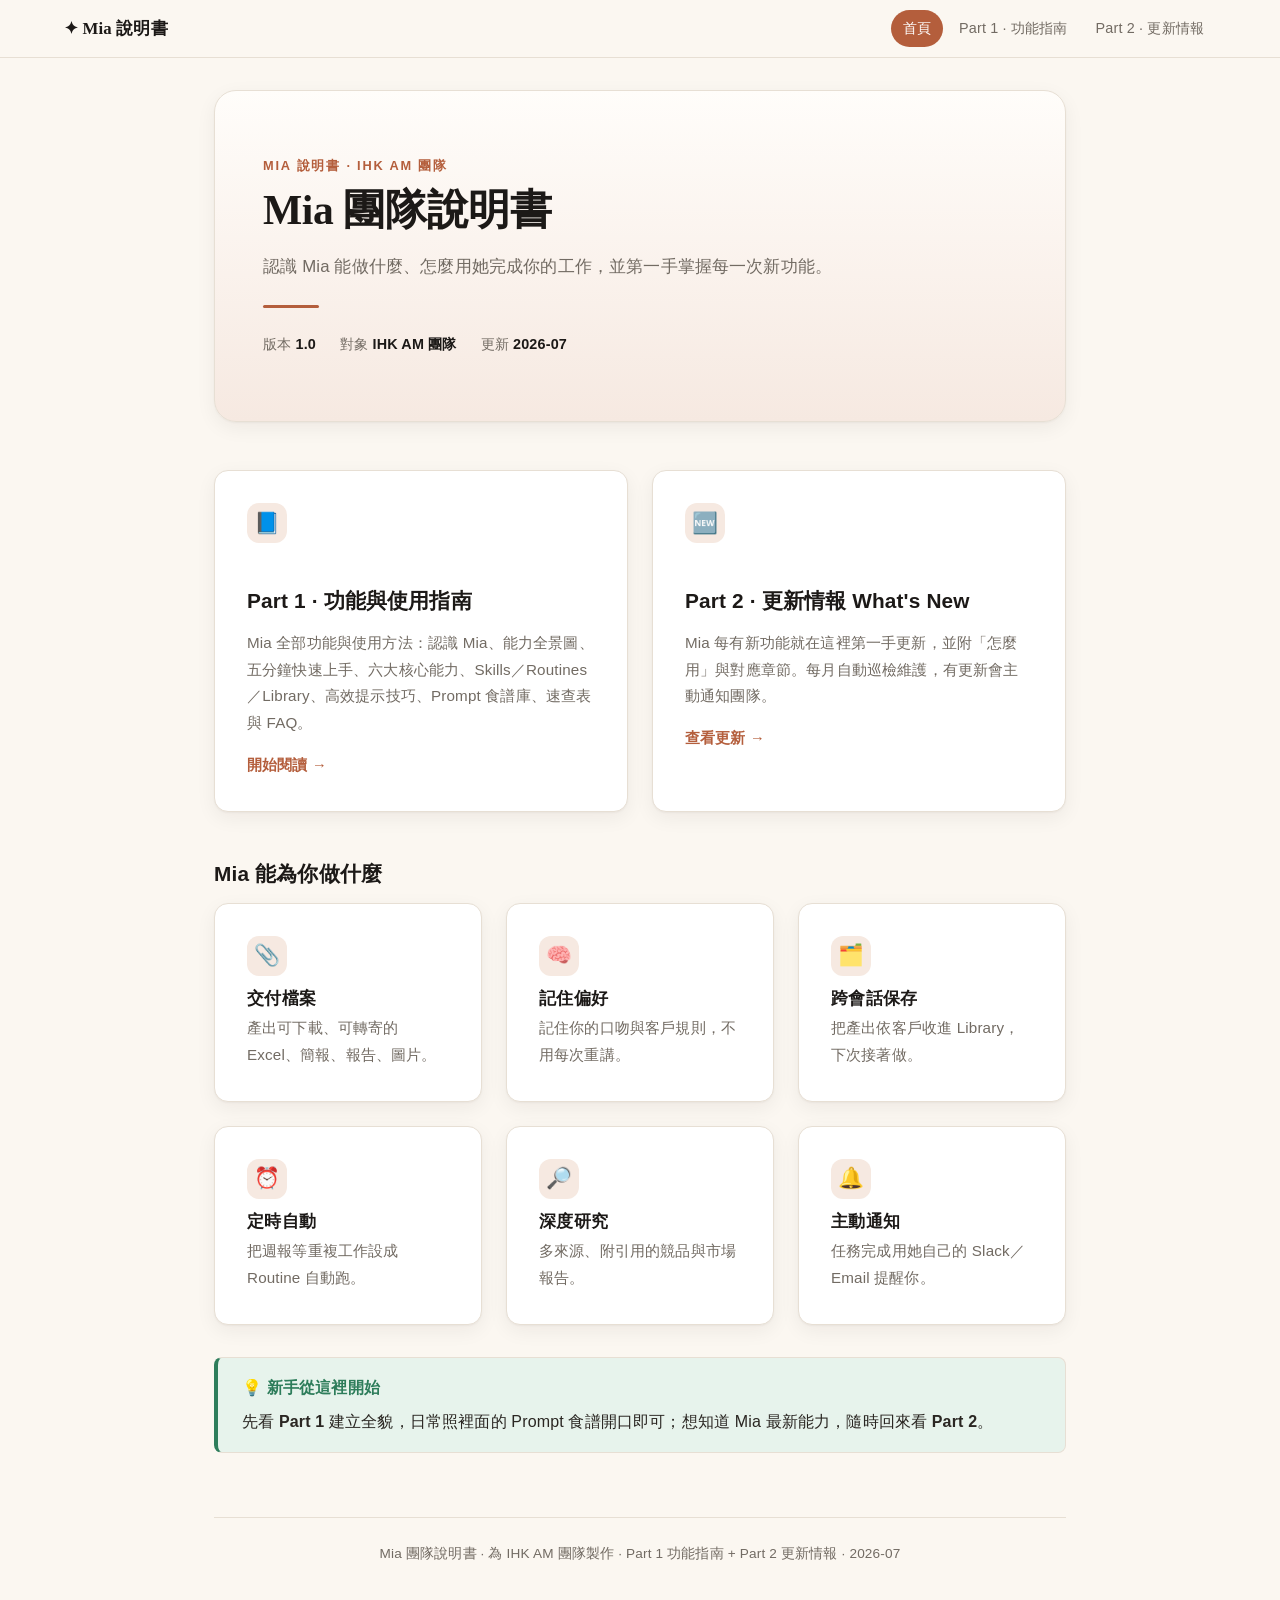
==== index.html @ c8f525e1 "add index.html" ====
<!DOCTYPE html>
<html lang="zh-Hant">
<head>
<meta charset="utf-8">
<meta name="viewport" content="width=device-width, initial-scale=1">
<title>Mia 團隊說明書 · IHK AM</title>
<style>
  :root {
    --accent:#B45E3C; --accent-strong:#9A4A2C; --accent-tint:#F6E9E1;
    --ink:#2A2622; --ink-strong:#1C1917; --muted:#726B63; --faint:#968C81;
    --paper:#FBF7F1; --surface:#FFFFFF; --surface-alt:#F4EEE6;
    --border:#E7DFD4; --border-strong:#D8CCBC;
    --tip:#2E7D5B; --tip-bg:#E7F3EC; --warn:#B4791E; --warn-bg:#FBF0DA;
    --limit:#B4382E; --limit-bg:#FBE7E4; --ex:#2E5E8C; --ex-bg:#E6EFF6;
    --font-sans:"PingFang TC","Microsoft JhengHei","Noto Sans TC","Heiti TC",-apple-system,BlinkMacSystemFont,"Segoe UI",Roboto,"Helvetica Neue",sans-serif;
    --font-serif:"Songti TC","PingFang TC",Georgia,"Times New Roman",serif;
    --font-mono:"SFMono-Regular","SF Mono","Cascadia Code",Consolas,"Courier New",monospace;
    --maxw:820px; --sp-2:8px; --sp-3:12px; --sp-4:16px; --sp-5:24px;
    --sp-6:32px; --sp-7:48px; --sp-8:64px; --sp-9:96px;
    --r-sm:8px; --r:14px; --r-lg:22px;
    --shadow:0 1px 2px rgba(28,25,23,.04),0 6px 20px rgba(28,25,23,.06);
    --shadow-lift:0 4px 10px rgba(28,25,23,.06),0 14px 34px rgba(28,25,23,.10);
  }
  * { box-sizing:border-box; }
  html { scroll-behavior:smooth; -webkit-text-size-adjust:100%; }
  body { margin:0; background:var(--paper); color:var(--ink);
    font-family:var(--font-sans); font-size:16px; line-height:1.75;
    letter-spacing:.01em; -webkit-font-smoothing:antialiased; }
  .wrap { max-width:1200px; margin:0 auto; display:grid;
          grid-template-columns:260px minmax(0,1fr); gap:var(--sp-7); padding:0 var(--sp-5); }
  main { max-width:var(--maxw); padding-bottom:var(--sp-9); }
  h1,h2,h3,h4 { color:var(--ink-strong); margin:0 0 var(--sp-4); line-height:1.3; }
  h1 { font-family:var(--font-serif); font-size:2.6rem; font-weight:700; letter-spacing:-.01em; line-height:1.2; }
  h2 { font-family:var(--font-serif); font-size:1.85rem; font-weight:700; letter-spacing:-.005em; }
  h3 { font-size:1.3rem; font-weight:600; margin-top:var(--sp-6); }
  h4 { font-size:1.05rem; font-weight:600; letter-spacing:.02em; }
  p { margin:0 0 var(--sp-4); }
  ul,ol { margin:0 0 var(--sp-4); padding-left:1.4em; }
  li { margin:4px 0; }
  a { color:var(--accent); text-decoration:none; }
  a:hover { color:var(--accent-strong); text-decoration:underline; }
  :focus-visible { outline:2px solid var(--accent); outline-offset:2px; border-radius:4px; }
  .eyebrow { font-size:.8rem; font-weight:700; letter-spacing:.14em; text-transform:uppercase;
             color:var(--accent); margin-bottom:var(--sp-2); }
  .lede { color:var(--muted); font-size:1.05rem; }
  small,.small { font-size:.85rem; color:var(--muted); }
  .kicker { color:var(--muted); font-size:.92rem; margin:-8px 0 var(--sp-5); }
  .hero { background:linear-gradient(180deg,#FFFDFA,var(--accent-tint));
          border:1px solid var(--border); border-radius:var(--r-lg);
          padding:var(--sp-8) var(--sp-7); margin:var(--sp-6) 0 var(--sp-7); box-shadow:var(--shadow); }
  .hero .rule { width:56px; height:3px; background:var(--accent); border-radius:2px; margin:var(--sp-5) 0; }
  .meta { display:flex; flex-wrap:wrap; gap:var(--sp-5); color:var(--muted); font-size:.9rem; }
  .meta b { color:var(--ink-strong); font-weight:600; }
  nav.toc { position:sticky; top:var(--sp-5); align-self:start; padding-top:var(--sp-6);
            max-height:100vh; overflow:auto; }
  nav.toc .brand { font-family:var(--font-serif); font-weight:700; color:var(--ink-strong);
                   font-size:1.15rem; margin-bottom:var(--sp-5); }
  nav.toc a { display:block; color:var(--muted); font-size:.92rem; padding:6px 12px;
              border-left:2px solid transparent; border-radius:0 6px 6px 0; }
  nav.toc a:hover { background:var(--accent-tint); color:var(--ink-strong); text-decoration:none; }
  nav.toc a.active { color:var(--accent-strong); border-left-color:var(--accent);
                     background:var(--accent-tint); font-weight:600; }
  section { padding-top:var(--sp-8); scroll-margin-top:var(--sp-5); }
  section + section { border-top:1px solid var(--border); }
  .card { background:var(--surface); border:1px solid var(--border); border-radius:var(--r);
          padding:var(--sp-6); box-shadow:var(--shadow); margin:var(--sp-5) 0; }
  .grid { display:grid; grid-template-columns:repeat(auto-fit,minmax(220px,1fr)); gap:var(--sp-5); }
  .grid .card { margin:0; transition:transform .18s ease, box-shadow .18s ease; }
  .grid .card:hover { transform:translateY(-2px); box-shadow:var(--shadow-lift); }
  .grid .card h4 { margin-bottom:6px; }
  .grid .card p { margin-bottom:0; color:var(--muted); font-size:.95rem; }
  .chip { display:inline-flex; align-items:center; justify-content:center; width:40px; height:40px;
          border-radius:12px; background:var(--accent-tint); font-size:1.3rem; margin-bottom:var(--sp-3); }
  .callout { border:1px solid var(--border); border-left-width:4px; border-radius:var(--r-sm);
             padding:var(--sp-4) var(--sp-5); margin:var(--sp-5) 0; }
  .callout .label { font-weight:700; display:flex; align-items:center; gap:8px; margin-bottom:6px; }
  .callout p:last-child { margin-bottom:0; }
  .callout.tip { background:var(--tip-bg); border-left-color:var(--tip); }
  .callout.tip .label { color:var(--tip); }
  .callout.warn { background:var(--warn-bg); border-left-color:var(--warn); }
  .callout.warn .label { color:var(--warn); }
  .callout.limit { background:var(--limit-bg); border-left-color:var(--limit); font-weight:500; }
  .callout.limit .label { color:var(--limit); }
  .callout.ex { background:var(--ex-bg); border-left-color:var(--ex); }
  .callout.ex .label { color:var(--ex); }
  .recipe { position:relative; background:var(--surface-alt); border:1px dashed var(--border-strong);
            border-radius:var(--r-sm); padding:var(--sp-6) var(--sp-5) var(--sp-5);
            font-family:var(--font-mono); font-size:.9rem; line-height:1.7; color:var(--ink);
            white-space:pre-wrap; margin:var(--sp-5) 0; }
  .recipe::before { content:"提示詞範例"; position:absolute; top:-10px; left:16px;
                    background:var(--accent); color:#fff; font-family:var(--font-sans);
                    font-size:.72rem; font-weight:700; letter-spacing:.08em;
                    padding:2px 10px; border-radius:20px; }
  .recipe b { color:var(--accent-strong); }
  .compare { display:grid; grid-template-columns:1fr 1fr; gap:var(--sp-4); margin:var(--sp-5) 0; }
  .compare > div { border-radius:var(--r-sm); padding:var(--sp-4) var(--sp-5); border:1px solid var(--border); }
  .compare .do { background:var(--tip-bg); }
  .compare .dont { background:var(--limit-bg); }
  .compare h4 { margin-bottom:var(--sp-3); }
  .compare .do h4 { color:var(--tip); }
  .compare .dont h4 { color:var(--limit); }
  .compare ul { margin:0; padding-left:1.2em; }
  .sheet { width:100%; border-collapse:separate; border-spacing:0; margin:var(--sp-5) 0;
           border:1px solid var(--border-strong); border-radius:var(--r-sm); overflow:hidden; font-size:.95rem; }
  .sheet th,.sheet td { text-align:left; padding:12px 16px; border-bottom:1px solid var(--border); vertical-align:top; }
  .sheet thead th { background:var(--ink-strong); color:#fff; font-weight:600; }
  .sheet tbody tr:nth-child(even) { background:var(--surface-alt); }
  .sheet tbody tr:last-child td { border-bottom:none; }
  .sheet code { background:var(--accent-tint); color:var(--accent-strong); padding:1px 6px; border-radius:5px;
                font-family:var(--font-mono); font-size:.85em; }
  .steps { list-style:none; counter-reset:s; padding:0; margin:var(--sp-5) 0; }
  .steps li { counter-increment:s; position:relative; padding:0 0 var(--sp-5) 52px; }
  .steps li::before { content:counter(s); position:absolute; left:0; top:0; width:32px; height:32px;
                      border-radius:50%; background:var(--accent); color:#fff; font-weight:700;
                      display:flex; align-items:center; justify-content:center; font-size:.95rem; }
  .steps li:not(:last-child)::after { content:""; position:absolute; left:15px; top:36px; bottom:6px;
                      width:2px; background:var(--border-strong); }
  .ladder { display:grid; grid-template-columns:repeat(auto-fit,minmax(240px,1fr)); gap:var(--sp-5); margin:var(--sp-5) 0; }
  .ladder .card { margin:0; border-top:4px solid var(--border-strong); }
  .ladder .d1 { border-top-color:var(--tip); }
  .ladder .w1 { border-top-color:var(--warn); }
  .ladder .adv { border-top-color:var(--ex); }
  .badge { display:inline-block; font-size:.72rem; font-weight:700; letter-spacing:.06em;
           padding:2px 10px; border-radius:20px; margin-bottom:var(--sp-3); }
  .badge.d1 { background:var(--tip-bg); color:var(--tip); }
  .badge.w1 { background:var(--warn-bg); color:var(--warn); }
  .badge.adv { background:var(--ex-bg); color:var(--ex); }
  .path { border-left:3px solid var(--accent); background:var(--accent-tint);
          padding:6px 14px; border-radius:0 8px 8px 0; font-family:var(--font-mono);
          font-size:.85rem; color:var(--accent-strong); display:inline-block; margin:2px 0; }
  details { border:1px solid var(--border); border-radius:var(--r-sm); padding:var(--sp-3) var(--sp-5);
            margin:var(--sp-4) 0; background:var(--surface); }
  details summary { cursor:pointer; font-weight:600; color:var(--ink-strong); }
  details[open] summary { margin-bottom:var(--sp-3); }
  .num { display:inline-flex; width:26px; height:26px; border-radius:50%; background:var(--accent);
         color:#fff; font-weight:700; font-size:.85rem; align-items:center; justify-content:center;
         margin-right:8px; flex:0 0 auto; }
  .mind { display:flex; align-items:flex-start; gap:4px; margin:var(--sp-4) 0; }
  .mind div b { color:var(--ink-strong); }
  #top { position:fixed; right:22px; bottom:22px; background:var(--accent); color:#fff;
         width:44px; height:44px; border-radius:50%; display:none; align-items:center;
         justify-content:center; box-shadow:var(--shadow-lift); font-size:1.2rem; cursor:pointer;
         border:none; z-index:20; }
  #top.show { display:flex; }
  footer { margin-top:var(--sp-8); padding-top:var(--sp-5); border-top:1px solid var(--border);
           text-align:center; color:var(--muted); font-size:.85rem; }
  @media (max-width:960px) {
    .wrap { grid-template-columns:1fr; gap:0; }
    nav.toc { position:sticky; top:0; z-index:10; max-height:none; padding:var(--sp-3) 0;
              background:var(--paper); border-bottom:1px solid var(--border); }
    nav.toc a { display:inline-block; border-left:none; }
    nav.toc .brand { display:none; }
    .compare { grid-template-columns:1fr; }
    h1 { font-size:2.1rem; }
  }
  @page { margin:16mm; }
  @media print {
    body { background:#fff; color:#000; font-size:11.5pt; }
    .wrap { display:block; max-width:none; padding:0; }
    nav.toc,#top { display:none; }
    .hero { background:#fff; box-shadow:none; }
    .card,.grid .card { box-shadow:none; border:1px solid #bbb; }
    .card,.callout,.recipe,.compare,.steps li,.sheet tr { break-inside:avoid; }
    section + section { border-top:1px solid #ccc; }
    a { color:#000; text-decoration:underline; }
    .grid .card:hover { transform:none; }
  }

  /* --- mini-site additions --- */
  .site{position:sticky;top:0;z-index:30;background:rgba(251,247,241,.94);
        -webkit-backdrop-filter:saturate(1.2) blur(8px);backdrop-filter:saturate(1.2) blur(8px);
        border-bottom:1px solid var(--border);}
  .site-in{max-width:1200px;margin:0 auto;padding:10px 24px;display:flex;align-items:center;
           justify-content:space-between;gap:16px;flex-wrap:wrap;}
  .site .logo{font-family:var(--font-serif);font-weight:700;color:var(--ink-strong);font-size:1.05rem;
              text-decoration:none;white-space:nowrap;}
  .site .logo:hover{color:var(--accent-strong);text-decoration:none;}
  .site-nav{display:flex;gap:4px;flex-wrap:wrap;}
  .site-nav a{font-size:.9rem;color:var(--muted);padding:6px 12px;border-radius:20px;
              text-decoration:none;white-space:nowrap;}
  .site-nav a:hover{background:var(--accent-tint);color:var(--ink-strong);text-decoration:none;}
  .site-nav a.cur{background:var(--accent);color:#fff;}
  nav.toc{top:66px;max-height:calc(100vh - 76px);}
  section{scroll-margin-top:76px;}
  .page{max-width:900px;margin:0 auto;padding:0 24px 96px;}
  .linkcard{display:block;text-decoration:none;color:inherit;
            transition:transform .18s ease,box-shadow .18s ease;}
  .linkcard:hover{transform:translateY(-2px);box-shadow:var(--shadow-lift);text-decoration:none;color:inherit;}
  .linkcard .go{color:var(--accent);font-weight:600;font-size:.92rem;margin-top:16px;display:inline-block;}
  @media (max-width:960px){
    nav.toc{display:none!important;}
    .site-in{padding:8px 16px;}
    .site .logo{font-size:.98rem;}
    .site-nav a{font-size:.82rem;padding:5px 10px;}
    .page{padding:0 16px 64px;}
  }
</style>
</head>
<body>
<header class="site"><div class="site-in"><a class="logo" href="index.html">✦ Mia 說明書</a><nav class="site-nav"><a href="index.html" class="cur">首頁</a><a href="part1.html">Part 1 · 功能指南</a><a href="part2.html">Part 2 · 更新情報</a></nav></div></header>

<div class="page">
  <header class="hero">
    <div class="eyebrow">Mia 說明書 · IHK AM 團隊</div>
    <h1>Mia 團隊說明書</h1>
    <p class="lede">認識 Mia 能做什麼、怎麼用她完成你的工作，並第一手掌握每一次新功能。</p>
    <div class="rule"></div>
    <div class="meta"><span>版本 <b>1.0</b></span><span>對象 <b>IHK AM 團隊</b></span><span>更新 <b>2026-07</b></span></div>
  </header>

  <div class="grid">
    <a class="card linkcard" href="part1.html">
      <div class="chip">📘</div>
      <h3>Part 1 · 功能與使用指南</h3>
      <p>Mia 全部功能與使用方法：認識 Mia、能力全景圖、五分鐘快速上手、六大核心能力、Skills／Routines／Library、高效提示技巧、Prompt 食譜庫、速查表與 FAQ。</p>
      <span class="go">開始閱讀 →</span>
    </a>
    <a class="card linkcard" href="part2.html">
      <div class="chip">🆕</div>
      <h3>Part 2 · 更新情報 What's New</h3>
      <p>Mia 每有新功能就在這裡第一手更新，並附「怎麼用」與對應章節。每月自動巡檢維護，有更新會主動通知團隊。</p>
      <span class="go">查看更新 →</span>
    </a>
  </div>

  <h3 style="margin-top:48px">Mia 能為你做什麼</h3>
  <div class="grid">
    <div class="card"><div class="chip">📎</div><h4>交付檔案</h4><p>產出可下載、可轉寄的 Excel、簡報、報告、圖片。</p></div>
    <div class="card"><div class="chip">🧠</div><h4>記住偏好</h4><p>記住你的口吻與客戶規則，不用每次重講。</p></div>
    <div class="card"><div class="chip">🗂️</div><h4>跨會話保存</h4><p>把產出依客戶收進 Library，下次接著做。</p></div>
    <div class="card"><div class="chip">⏰</div><h4>定時自動</h4><p>把週報等重複工作設成 Routine 自動跑。</p></div>
    <div class="card"><div class="chip">🔎</div><h4>深度研究</h4><p>多來源、附引用的競品與市場報告。</p></div>
    <div class="card"><div class="chip">🔔</div><h4>主動通知</h4><p>任務完成用她自己的 Slack／Email 提醒你。</p></div>
  </div>

  <div class="callout tip" style="margin-top:32px"><div class="label">💡 新手從這裡開始</div><p>先看 <b>Part 1</b> 建立全貌，日常照裡面的 Prompt 食譜開口即可；想知道 Mia 最新能力，隨時回來看 <b>Part 2</b>。</p></div>

  <footer>Mia 團隊說明書 · 為 IHK AM 團隊製作 · Part 1 功能指南 + Part 2 更新情報 · 2026-07</footer>
</div>

</body>
</html>
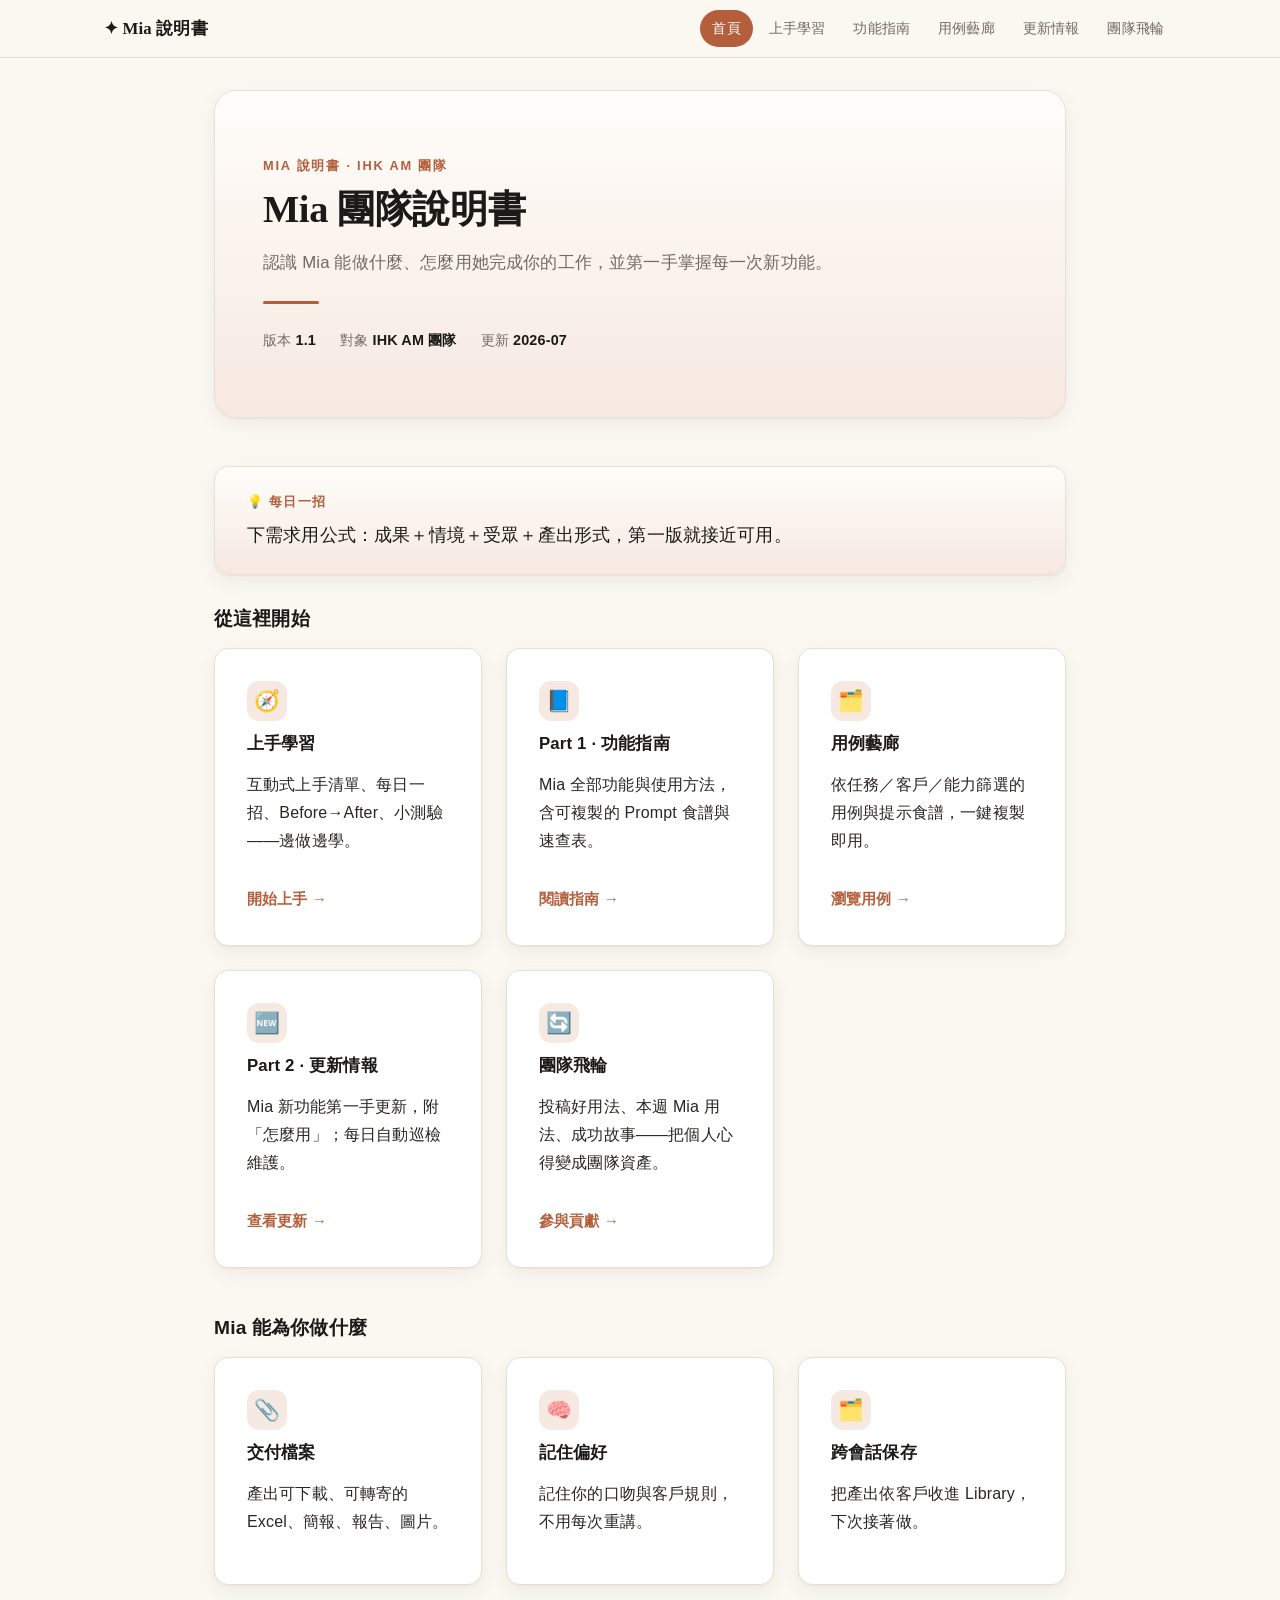
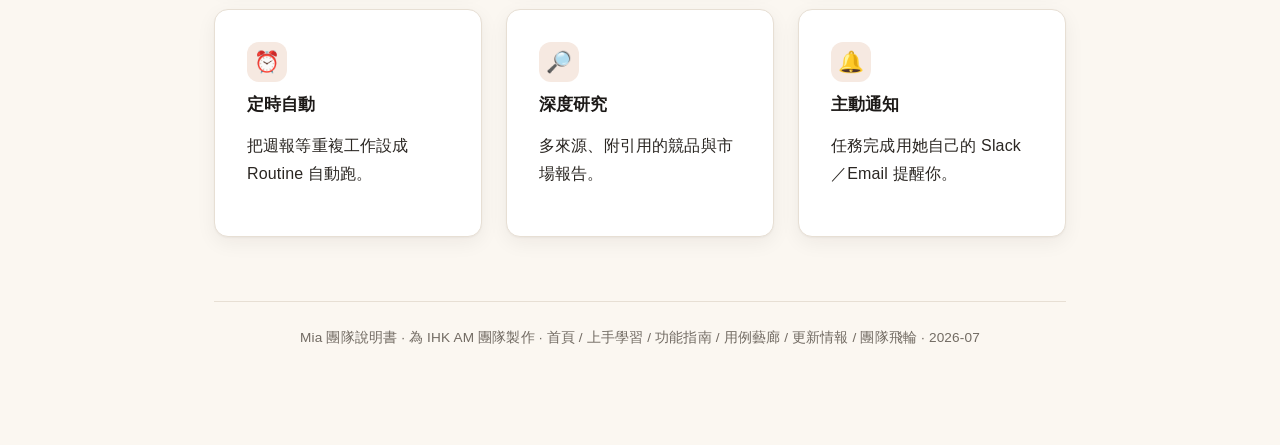
==== commit 4fb27891: "update index.html" ====
--- a/index.html
+++ b/index.html
@@ -4,222 +4,49 @@
 <meta charset="utf-8">
 <meta name="viewport" content="width=device-width, initial-scale=1">
 <title>Mia 團隊說明書 · IHK AM</title>
-<style>
-  :root {
-    --accent:#B45E3C; --accent-strong:#9A4A2C; --accent-tint:#F6E9E1;
-    --ink:#2A2622; --ink-strong:#1C1917; --muted:#726B63; --faint:#968C81;
-    --paper:#FBF7F1; --surface:#FFFFFF; --surface-alt:#F4EEE6;
-    --border:#E7DFD4; --border-strong:#D8CCBC;
-    --tip:#2E7D5B; --tip-bg:#E7F3EC; --warn:#B4791E; --warn-bg:#FBF0DA;
-    --limit:#B4382E; --limit-bg:#FBE7E4; --ex:#2E5E8C; --ex-bg:#E6EFF6;
-    --font-sans:"PingFang TC","Microsoft JhengHei","Noto Sans TC","Heiti TC",-apple-system,BlinkMacSystemFont,"Segoe UI",Roboto,"Helvetica Neue",sans-serif;
-    --font-serif:"Songti TC","PingFang TC",Georgia,"Times New Roman",serif;
-    --font-mono:"SFMono-Regular","SF Mono","Cascadia Code",Consolas,"Courier New",monospace;
-    --maxw:820px; --sp-2:8px; --sp-3:12px; --sp-4:16px; --sp-5:24px;
-    --sp-6:32px; --sp-7:48px; --sp-8:64px; --sp-9:96px;
-    --r-sm:8px; --r:14px; --r-lg:22px;
-    --shadow:0 1px 2px rgba(28,25,23,.04),0 6px 20px rgba(28,25,23,.06);
-    --shadow-lift:0 4px 10px rgba(28,25,23,.06),0 14px 34px rgba(28,25,23,.10);
-  }
-  * { box-sizing:border-box; }
-  html { scroll-behavior:smooth; -webkit-text-size-adjust:100%; }
-  body { margin:0; background:var(--paper); color:var(--ink);
-    font-family:var(--font-sans); font-size:16px; line-height:1.75;
-    letter-spacing:.01em; -webkit-font-smoothing:antialiased; }
-  .wrap { max-width:1200px; margin:0 auto; display:grid;
-          grid-template-columns:260px minmax(0,1fr); gap:var(--sp-7); padding:0 var(--sp-5); }
-  main { max-width:var(--maxw); padding-bottom:var(--sp-9); }
-  h1,h2,h3,h4 { color:var(--ink-strong); margin:0 0 var(--sp-4); line-height:1.3; }
-  h1 { font-family:var(--font-serif); font-size:2.6rem; font-weight:700; letter-spacing:-.01em; line-height:1.2; }
-  h2 { font-family:var(--font-serif); font-size:1.85rem; font-weight:700; letter-spacing:-.005em; }
-  h3 { font-size:1.3rem; font-weight:600; margin-top:var(--sp-6); }
-  h4 { font-size:1.05rem; font-weight:600; letter-spacing:.02em; }
-  p { margin:0 0 var(--sp-4); }
-  ul,ol { margin:0 0 var(--sp-4); padding-left:1.4em; }
-  li { margin:4px 0; }
-  a { color:var(--accent); text-decoration:none; }
-  a:hover { color:var(--accent-strong); text-decoration:underline; }
-  :focus-visible { outline:2px solid var(--accent); outline-offset:2px; border-radius:4px; }
-  .eyebrow { font-size:.8rem; font-weight:700; letter-spacing:.14em; text-transform:uppercase;
-             color:var(--accent); margin-bottom:var(--sp-2); }
-  .lede { color:var(--muted); font-size:1.05rem; }
-  small,.small { font-size:.85rem; color:var(--muted); }
-  .kicker { color:var(--muted); font-size:.92rem; margin:-8px 0 var(--sp-5); }
-  .hero { background:linear-gradient(180deg,#FFFDFA,var(--accent-tint));
-          border:1px solid var(--border); border-radius:var(--r-lg);
-          padding:var(--sp-8) var(--sp-7); margin:var(--sp-6) 0 var(--sp-7); box-shadow:var(--shadow); }
-  .hero .rule { width:56px; height:3px; background:var(--accent); border-radius:2px; margin:var(--sp-5) 0; }
-  .meta { display:flex; flex-wrap:wrap; gap:var(--sp-5); color:var(--muted); font-size:.9rem; }
-  .meta b { color:var(--ink-strong); font-weight:600; }
-  nav.toc { position:sticky; top:var(--sp-5); align-self:start; padding-top:var(--sp-6);
-            max-height:100vh; overflow:auto; }
-  nav.toc .brand { font-family:var(--font-serif); font-weight:700; color:var(--ink-strong);
-                   font-size:1.15rem; margin-bottom:var(--sp-5); }
-  nav.toc a { display:block; color:var(--muted); font-size:.92rem; padding:6px 12px;
-              border-left:2px solid transparent; border-radius:0 6px 6px 0; }
-  nav.toc a:hover { background:var(--accent-tint); color:var(--ink-strong); text-decoration:none; }
-  nav.toc a.active { color:var(--accent-strong); border-left-color:var(--accent);
-                     background:var(--accent-tint); font-weight:600; }
-  section { padding-top:var(--sp-8); scroll-margin-top:var(--sp-5); }
-  section + section { border-top:1px solid var(--border); }
-  .card { background:var(--surface); border:1px solid var(--border); border-radius:var(--r);
-          padding:var(--sp-6); box-shadow:var(--shadow); margin:var(--sp-5) 0; }
-  .grid { display:grid; grid-template-columns:repeat(auto-fit,minmax(220px,1fr)); gap:var(--sp-5); }
-  .grid .card { margin:0; transition:transform .18s ease, box-shadow .18s ease; }
-  .grid .card:hover { transform:translateY(-2px); box-shadow:var(--shadow-lift); }
-  .grid .card h4 { margin-bottom:6px; }
-  .grid .card p { margin-bottom:0; color:var(--muted); font-size:.95rem; }
-  .chip { display:inline-flex; align-items:center; justify-content:center; width:40px; height:40px;
-          border-radius:12px; background:var(--accent-tint); font-size:1.3rem; margin-bottom:var(--sp-3); }
-  .callout { border:1px solid var(--border); border-left-width:4px; border-radius:var(--r-sm);
-             padding:var(--sp-4) var(--sp-5); margin:var(--sp-5) 0; }
-  .callout .label { font-weight:700; display:flex; align-items:center; gap:8px; margin-bottom:6px; }
-  .callout p:last-child { margin-bottom:0; }
-  .callout.tip { background:var(--tip-bg); border-left-color:var(--tip); }
-  .callout.tip .label { color:var(--tip); }
-  .callout.warn { background:var(--warn-bg); border-left-color:var(--warn); }
-  .callout.warn .label { color:var(--warn); }
-  .callout.limit { background:var(--limit-bg); border-left-color:var(--limit); font-weight:500; }
-  .callout.limit .label { color:var(--limit); }
-  .callout.ex { background:var(--ex-bg); border-left-color:var(--ex); }
-  .callout.ex .label { color:var(--ex); }
-  .recipe { position:relative; background:var(--surface-alt); border:1px dashed var(--border-strong);
-            border-radius:var(--r-sm); padding:var(--sp-6) var(--sp-5) var(--sp-5);
-            font-family:var(--font-mono); font-size:.9rem; line-height:1.7; color:var(--ink);
-            white-space:pre-wrap; margin:var(--sp-5) 0; }
-  .recipe::before { content:"提示詞範例"; position:absolute; top:-10px; left:16px;
-                    background:var(--accent); color:#fff; font-family:var(--font-sans);
-                    font-size:.72rem; font-weight:700; letter-spacing:.08em;
-                    padding:2px 10px; border-radius:20px; }
-  .recipe b { color:var(--accent-strong); }
-  .compare { display:grid; grid-template-columns:1fr 1fr; gap:var(--sp-4); margin:var(--sp-5) 0; }
-  .compare > div { border-radius:var(--r-sm); padding:var(--sp-4) var(--sp-5); border:1px solid var(--border); }
-  .compare .do { background:var(--tip-bg); }
-  .compare .dont { background:var(--limit-bg); }
-  .compare h4 { margin-bottom:var(--sp-3); }
-  .compare .do h4 { color:var(--tip); }
-  .compare .dont h4 { color:var(--limit); }
-  .compare ul { margin:0; padding-left:1.2em; }
-  .sheet { width:100%; border-collapse:separate; border-spacing:0; margin:var(--sp-5) 0;
-           border:1px solid var(--border-strong); border-radius:var(--r-sm); overflow:hidden; font-size:.95rem; }
-  .sheet th,.sheet td { text-align:left; padding:12px 16px; border-bottom:1px solid var(--border); vertical-align:top; }
-  .sheet thead th { background:var(--ink-strong); color:#fff; font-weight:600; }
-  .sheet tbody tr:nth-child(even) { background:var(--surface-alt); }
-  .sheet tbody tr:last-child td { border-bottom:none; }
-  .sheet code { background:var(--accent-tint); color:var(--accent-strong); padding:1px 6px; border-radius:5px;
-                font-family:var(--font-mono); font-size:.85em; }
-  .steps { list-style:none; counter-reset:s; padding:0; margin:var(--sp-5) 0; }
-  .steps li { counter-increment:s; position:relative; padding:0 0 var(--sp-5) 52px; }
-  .steps li::before { content:counter(s); position:absolute; left:0; top:0; width:32px; height:32px;
-                      border-radius:50%; background:var(--accent); color:#fff; font-weight:700;
-                      display:flex; align-items:center; justify-content:center; font-size:.95rem; }
-  .steps li:not(:last-child)::after { content:""; position:absolute; left:15px; top:36px; bottom:6px;
-                      width:2px; background:var(--border-strong); }
-  .ladder { display:grid; grid-template-columns:repeat(auto-fit,minmax(240px,1fr)); gap:var(--sp-5); margin:var(--sp-5) 0; }
-  .ladder .card { margin:0; border-top:4px solid var(--border-strong); }
-  .ladder .d1 { border-top-color:var(--tip); }
-  .ladder .w1 { border-top-color:var(--warn); }
-  .ladder .adv { border-top-color:var(--ex); }
-  .badge { display:inline-block; font-size:.72rem; font-weight:700; letter-spacing:.06em;
-           padding:2px 10px; border-radius:20px; margin-bottom:var(--sp-3); }
-  .badge.d1 { background:var(--tip-bg); color:var(--tip); }
-  .badge.w1 { background:var(--warn-bg); color:var(--warn); }
-  .badge.adv { background:var(--ex-bg); color:var(--ex); }
-  .path { border-left:3px solid var(--accent); background:var(--accent-tint);
-          padding:6px 14px; border-radius:0 8px 8px 0; font-family:var(--font-mono);
-          font-size:.85rem; color:var(--accent-strong); display:inline-block; margin:2px 0; }
-  details { border:1px solid var(--border); border-radius:var(--r-sm); padding:var(--sp-3) var(--sp-5);
-            margin:var(--sp-4) 0; background:var(--surface); }
-  details summary { cursor:pointer; font-weight:600; color:var(--ink-strong); }
-  details[open] summary { margin-bottom:var(--sp-3); }
-  .num { display:inline-flex; width:26px; height:26px; border-radius:50%; background:var(--accent);
-         color:#fff; font-weight:700; font-size:.85rem; align-items:center; justify-content:center;
-         margin-right:8px; flex:0 0 auto; }
-  .mind { display:flex; align-items:flex-start; gap:4px; margin:var(--sp-4) 0; }
-  .mind div b { color:var(--ink-strong); }
-  #top { position:fixed; right:22px; bottom:22px; background:var(--accent); color:#fff;
-         width:44px; height:44px; border-radius:50%; display:none; align-items:center;
-         justify-content:center; box-shadow:var(--shadow-lift); font-size:1.2rem; cursor:pointer;
-         border:none; z-index:20; }
-  #top.show { display:flex; }
-  footer { margin-top:var(--sp-8); padding-top:var(--sp-5); border-top:1px solid var(--border);
-           text-align:center; color:var(--muted); font-size:.85rem; }
-  @media (max-width:960px) {
-    .wrap { grid-template-columns:1fr; gap:0; }
-    nav.toc { position:sticky; top:0; z-index:10; max-height:none; padding:var(--sp-3) 0;
-              background:var(--paper); border-bottom:1px solid var(--border); }
-    nav.toc a { display:inline-block; border-left:none; }
-    nav.toc .brand { display:none; }
-    .compare { grid-template-columns:1fr; }
-    h1 { font-size:2.1rem; }
-  }
-  @page { margin:16mm; }
-  @media print {
-    body { background:#fff; color:#000; font-size:11.5pt; }
-    .wrap { display:block; max-width:none; padding:0; }
-    nav.toc,#top { display:none; }
-    .hero { background:#fff; box-shadow:none; }
-    .card,.grid .card { box-shadow:none; border:1px solid #bbb; }
-    .card,.callout,.recipe,.compare,.steps li,.sheet tr { break-inside:avoid; }
-    section + section { border-top:1px solid #ccc; }
-    a { color:#000; text-decoration:underline; }
-    .grid .card:hover { transform:none; }
-  }
-
-  /* --- mini-site additions --- */
-  .site{position:sticky;top:0;z-index:30;background:rgba(251,247,241,.94);
-        -webkit-backdrop-filter:saturate(1.2) blur(8px);backdrop-filter:saturate(1.2) blur(8px);
-        border-bottom:1px solid var(--border);}
-  .site-in{max-width:1200px;margin:0 auto;padding:10px 24px;display:flex;align-items:center;
-           justify-content:space-between;gap:16px;flex-wrap:wrap;}
-  .site .logo{font-family:var(--font-serif);font-weight:700;color:var(--ink-strong);font-size:1.05rem;
-              text-decoration:none;white-space:nowrap;}
-  .site .logo:hover{color:var(--accent-strong);text-decoration:none;}
-  .site-nav{display:flex;gap:4px;flex-wrap:wrap;}
-  .site-nav a{font-size:.9rem;color:var(--muted);padding:6px 12px;border-radius:20px;
-              text-decoration:none;white-space:nowrap;}
-  .site-nav a:hover{background:var(--accent-tint);color:var(--ink-strong);text-decoration:none;}
-  .site-nav a.cur{background:var(--accent);color:#fff;}
-  nav.toc{top:66px;max-height:calc(100vh - 76px);}
-  section{scroll-margin-top:76px;}
-  .page{max-width:900px;margin:0 auto;padding:0 24px 96px;}
-  .linkcard{display:block;text-decoration:none;color:inherit;
-            transition:transform .18s ease,box-shadow .18s ease;}
-  .linkcard:hover{transform:translateY(-2px);box-shadow:var(--shadow-lift);text-decoration:none;color:inherit;}
-  .linkcard .go{color:var(--accent);font-weight:600;font-size:.92rem;margin-top:16px;display:inline-block;}
-  @media (max-width:960px){
-    nav.toc{display:none!important;}
-    .site-in{padding:8px 16px;}
-    .site .logo{font-size:.98rem;}
-    .site-nav a{font-size:.82rem;padding:5px 10px;}
-    .page{padding:0 16px 64px;}
-  }
-</style>
+<link rel="stylesheet" href="assets/site.css">
 </head>
 <body>
-<header class="site"><div class="site-in"><a class="logo" href="index.html">✦ Mia 說明書</a><nav class="site-nav"><a href="index.html" class="cur">首頁</a><a href="part1.html">Part 1 · 功能指南</a><a href="part2.html">Part 2 · 更新情報</a></nav></div></header>
-
 <div class="page">
   <header class="hero">
     <div class="eyebrow">Mia 說明書 · IHK AM 團隊</div>
     <h1>Mia 團隊說明書</h1>
     <p class="lede">認識 Mia 能做什麼、怎麼用她完成你的工作，並第一手掌握每一次新功能。</p>
     <div class="rule"></div>
-    <div class="meta"><span>版本 <b>1.0</b></span><span>對象 <b>IHK AM 團隊</b></span><span>更新 <b>2026-07</b></span></div>
+    <div class="meta"><span>版本 <b>1.1</b></span><span>對象 <b>IHK AM 團隊</b></span><span>更新 <b>2026-07</b></span></div>
   </header>
 
+  <div class="tipcard" style="margin:0 0 32px">
+    <div class="k">💡 每日一招</div>
+    <div class="body" id="tip-body">下需求用公式：成果＋情境＋受眾＋產出形式，第一版就接近可用。</div>
+  </div>
+
+  <h3 style="margin-top:0">從這裡開始</h3>
   <div class="grid">
+    <a class="card linkcard" href="learn.html">
+      <div class="chip">🧭</div><h4>上手學習</h4>
+      <p>互動式上手清單、每日一招、Before→After、小測驗——邊做邊學。</p>
+      <span class="go">開始上手 →</span>
+    </a>
     <a class="card linkcard" href="part1.html">
-      <div class="chip">📘</div>
-      <h3>Part 1 · 功能與使用指南</h3>
-      <p>Mia 全部功能與使用方法：認識 Mia、能力全景圖、五分鐘快速上手、六大核心能力、Skills／Routines／Library、高效提示技巧、Prompt 食譜庫、速查表與 FAQ。</p>
-      <span class="go">開始閱讀 →</span>
+      <div class="chip">📘</div><h4>Part 1 · 功能指南</h4>
+      <p>Mia 全部功能與使用方法，含可複製的 Prompt 食譜與速查表。</p>
+      <span class="go">閱讀指南 →</span>
+    </a>
+    <a class="card linkcard" href="gallery.html">
+      <div class="chip">🗂️</div><h4>用例藝廊</h4>
+      <p>依任務／客戶／能力篩選的用例與提示食譜，一鍵複製即用。</p>
+      <span class="go">瀏覽用例 →</span>
     </a>
     <a class="card linkcard" href="part2.html">
-      <div class="chip">🆕</div>
-      <h3>Part 2 · 更新情報 What's New</h3>
-      <p>Mia 每有新功能就在這裡第一手更新，並附「怎麼用」與對應章節。每月自動巡檢維護，有更新會主動通知團隊。</p>
+      <div class="chip">🆕</div><h4>Part 2 · 更新情報</h4>
+      <p>Mia 新功能第一手更新，附「怎麼用」；每日自動巡檢維護。</p>
       <span class="go">查看更新 →</span>
+    </a>
+    <a class="card linkcard" href="contribute.html">
+      <div class="chip">🔄</div><h4>團隊飛輪</h4>
+      <p>投稿好用法、本週 Mia 用法、成功故事——把個人心得變成團隊資產。</p>
+      <span class="go">參與貢獻 →</span>
     </a>
   </div>
 
@@ -233,10 +60,12 @@
     <div class="card"><div class="chip">🔔</div><h4>主動通知</h4><p>任務完成用她自己的 Slack／Email 提醒你。</p></div>
   </div>
 
-  <div class="callout tip" style="margin-top:32px"><div class="label">💡 新手從這裡開始</div><p>先看 <b>Part 1</b> 建立全貌，日常照裡面的 Prompt 食譜開口即可；想知道 Mia 最新能力，隨時回來看 <b>Part 2</b>。</p></div>
-
-  <footer>Mia 團隊說明書 · 為 IHK AM 團隊製作 · Part 1 功能指南 + Part 2 更新情報 · 2026-07</footer>
+  <footer>Mia 團隊說明書 · 為 IHK AM 團隊製作 · 首頁 / 上手學習 / 功能指南 / 用例藝廊 / 更新情報 / 團隊飛輪 · 2026-07</footer>
 </div>
 
+<script id="tips-data" type="application/json">
+["下需求用公式：成果＋情境＋受眾＋產出形式，第一版就接近可用。","報告做完加一句「存進 Library 的 [客戶] > reports」，下次不用重找。","覺得 Mia 做不到？先請她搜 Skilla 目錄，很多流程已有現成做法。","需求不清時，讓 Mia 先反問你 2–3 題，勝過她猜錯方向。","每週重複的事（週報、巡檢）設成 Routine，自動幫你跑。","新對話開場先讓 Mia 讀該客戶 Library 的 README 與 roadmap，無縫接上進度。","大任務跑完，請 Mia 用她自己的 Slack／Email 通知你，不用一直守著。","要引用、可查證的研究，明確說「用深度研究」。","WeChat 跨物業文章要各有角度，別互相雷同——直接在需求裡點明。","把反覆用的流程請 Mia 沉澱成 Skill，變成全團隊的資產。"]
+</script>
+<script src="assets/app.js" defer></script>
 </body>
 </html>
--- a/assets/site.css
+++ b/assets/site.css
@@ -0,0 +1,178 @@
+/* Mia 團隊說明書 — shared design system (new pages) */
+:root{
+  --accent:#B45E3C; --accent-strong:#9A4A2C; --accent-tint:#F6E9E1;
+  --ink:#2A2622; --ink-strong:#1C1917; --muted:#726B63; --faint:#968C81;
+  --paper:#FBF7F1; --surface:#FFFFFF; --surface-alt:#F4EEE6;
+  --border:#E7DFD4; --border-strong:#D8CCBC;
+  --tip:#2E7D5B; --tip-bg:#E7F3EC; --warn:#B4791E; --warn-bg:#FBF0DA;
+  --limit:#B4382E; --limit-bg:#FBE7E4; --ex:#2E5E8C; --ex-bg:#E6EFF6;
+  --font-sans:"PingFang TC","Microsoft JhengHei","Noto Sans TC","Heiti TC",-apple-system,BlinkMacSystemFont,"Segoe UI",Roboto,"Helvetica Neue",sans-serif;
+  --font-serif:"Songti TC","PingFang TC",Georgia,"Times New Roman",serif;
+  --font-mono:"SFMono-Regular","SF Mono","Cascadia Code",Consolas,"Courier New",monospace;
+  --maxw:900px; --sp-2:8px; --sp-3:12px; --sp-4:16px; --sp-5:24px;
+  --sp-6:32px; --sp-7:48px; --sp-8:64px; --sp-9:96px;
+  --r-sm:8px; --r:14px; --r-lg:22px;
+  --shadow:0 1px 2px rgba(28,25,23,.04),0 6px 20px rgba(28,25,23,.06);
+  --shadow-lift:0 4px 10px rgba(28,25,23,.06),0 14px 34px rgba(28,25,23,.10);
+}
+*{box-sizing:border-box;}
+html{scroll-behavior:smooth;-webkit-text-size-adjust:100%;}
+body{margin:0;background:var(--paper);color:var(--ink);font-family:var(--font-sans);
+  font-size:16px;line-height:1.75;letter-spacing:.01em;-webkit-font-smoothing:antialiased;}
+h1,h2,h3,h4{color:var(--ink-strong);margin:0 0 var(--sp-4);line-height:1.3;}
+h1{font-family:var(--font-serif);font-size:2.4rem;font-weight:700;letter-spacing:-.01em;line-height:1.2;}
+h2{font-family:var(--font-serif);font-size:1.7rem;font-weight:700;}
+h3{font-size:1.2rem;font-weight:600;margin-top:var(--sp-6);}
+h4{font-size:1.05rem;font-weight:600;}
+p{margin:0 0 var(--sp-4);}
+ul,ol{margin:0 0 var(--sp-4);padding-left:1.4em;} li{margin:4px 0;}
+a{color:var(--accent);text-decoration:none;} a:hover{color:var(--accent-strong);text-decoration:underline;}
+:focus-visible{outline:2px solid var(--accent);outline-offset:2px;border-radius:4px;}
+.eyebrow{font-size:.8rem;font-weight:700;letter-spacing:.14em;text-transform:uppercase;color:var(--accent);margin-bottom:var(--sp-2);}
+.lede{color:var(--muted);font-size:1.05rem;}
+small,.small{font-size:.85rem;color:var(--muted);}
+.kicker{color:var(--muted);font-size:.92rem;margin:-8px 0 var(--sp-5);}
+.page{max-width:var(--maxw);margin:0 auto;padding:0 24px 96px;}
+
+/* site header (also styled here; app.js injects the markup) */
+.site{position:sticky;top:0;z-index:30;background:rgba(251,247,241,.94);
+  -webkit-backdrop-filter:saturate(1.2) blur(8px);backdrop-filter:saturate(1.2) blur(8px);
+  border-bottom:1px solid var(--border);}
+.site-in{max-width:1120px;margin:0 auto;padding:10px 24px;display:flex;align-items:center;
+  justify-content:space-between;gap:16px;flex-wrap:wrap;}
+.site .logo{font-family:var(--font-serif);font-weight:700;color:var(--ink-strong);font-size:1.05rem;
+  text-decoration:none;white-space:nowrap;}
+.site .logo:hover{color:var(--accent-strong);text-decoration:none;}
+.site-nav{display:flex;gap:4px;flex-wrap:wrap;}
+.site-nav a{font-size:.9rem;color:var(--muted);padding:6px 12px;border-radius:20px;text-decoration:none;white-space:nowrap;}
+.site-nav a:hover{background:var(--accent-tint);color:var(--ink-strong);text-decoration:none;}
+.site-nav a.cur{background:var(--accent);color:#fff;}
+
+/* hero */
+.hero{background:linear-gradient(180deg,#FFFDFA,var(--accent-tint));border:1px solid var(--border);
+  border-radius:var(--r-lg);padding:var(--sp-8) var(--sp-7);margin:var(--sp-6) 0 var(--sp-7);box-shadow:var(--shadow);}
+.hero .rule{width:56px;height:3px;background:var(--accent);border-radius:2px;margin:var(--sp-5) 0;}
+.meta{display:flex;flex-wrap:wrap;gap:var(--sp-5);color:var(--muted);font-size:.9rem;}
+.meta b{color:var(--ink-strong);font-weight:600;}
+
+/* cards + grid */
+.card{background:var(--surface);border:1px solid var(--border);border-radius:var(--r);padding:var(--sp-6);
+  box-shadow:var(--shadow);margin:var(--sp-5) 0;}
+.grid{display:grid;grid-template-columns:repeat(auto-fit,minmax(240px,1fr));gap:var(--sp-5);}
+.grid .card{margin:0;transition:transform .18s ease,box-shadow .18s ease;}
+.grid .card:hover{transform:translateY(-2px);box-shadow:var(--shadow-lift);}
+.chip{display:inline-flex;align-items:center;justify-content:center;width:40px;height:40px;border-radius:12px;
+  background:var(--accent-tint);font-size:1.3rem;margin-bottom:var(--sp-3);}
+.linkcard{display:block;text-decoration:none;color:inherit;transition:transform .18s ease,box-shadow .18s ease;}
+.linkcard:hover{transform:translateY(-2px);box-shadow:var(--shadow-lift);text-decoration:none;color:inherit;}
+.linkcard .go{color:var(--accent);font-weight:600;font-size:.92rem;margin-top:16px;display:inline-block;}
+
+/* callouts */
+.callout{border:1px solid var(--border);border-left-width:4px;border-radius:var(--r-sm);padding:var(--sp-4) var(--sp-5);margin:var(--sp-5) 0;}
+.callout .label{font-weight:700;display:flex;align-items:center;gap:8px;margin-bottom:6px;}
+.callout p:last-child{margin-bottom:0;}
+.callout.tip{background:var(--tip-bg);border-left-color:var(--tip);} .callout.tip .label{color:var(--tip);}
+.callout.ex{background:var(--ex-bg);border-left-color:var(--ex);} .callout.ex .label{color:var(--ex);}
+.callout.warn{background:var(--warn-bg);border-left-color:var(--warn);} .callout.warn .label{color:var(--warn);}
+
+/* prompt / recipe block */
+.recipe{position:relative;background:var(--surface-alt);border:1px dashed var(--border-strong);border-radius:var(--r-sm);
+  padding:var(--sp-6) var(--sp-5) var(--sp-5);font-family:var(--font-mono);font-size:.9rem;line-height:1.7;
+  color:var(--ink);white-space:pre-wrap;margin:var(--sp-4) 0;}
+.recipe b{color:var(--accent-strong);}
+
+/* copy button (also injected inline by app.js as fallback) */
+.copybtn{font-family:var(--font-sans);font-size:.75rem;font-weight:700;border:1px solid var(--border-strong);
+  background:var(--surface);color:var(--accent-strong);border-radius:16px;padding:3px 12px;cursor:pointer;line-height:1.4;}
+.copybtn:hover{background:var(--accent-tint);}
+.copyrow{display:flex;gap:6px;flex-wrap:wrap;margin-top:8px;}
+
+/* do/don't compare */
+.compare{display:grid;grid-template-columns:1fr 1fr;gap:var(--sp-4);margin:var(--sp-5) 0;}
+.compare>div{border-radius:var(--r-sm);padding:var(--sp-4) var(--sp-5);border:1px solid var(--border);}
+.compare .do{background:var(--tip-bg);} .compare .dont{background:var(--limit-bg);}
+.compare h4{margin-bottom:var(--sp-3);} .compare .do h4{color:var(--tip);} .compare .dont h4{color:var(--limit);}
+.compare ul{margin:0;padding-left:1.2em;}
+
+/* filter chips */
+.filters{margin:var(--sp-5) 0;}
+.filter-group{margin-bottom:var(--sp-4);}
+.filter-group .flabel{font-size:.8rem;font-weight:700;color:var(--muted);letter-spacing:.06em;margin-bottom:6px;}
+.chips{display:flex;flex-wrap:wrap;gap:8px;}
+.fchip{font-size:.82rem;border:1px solid var(--border-strong);background:var(--surface);color:var(--ink);
+  border-radius:20px;padding:5px 13px;cursor:pointer;user-select:none;}
+.fchip:hover{background:var(--accent-tint);}
+.fchip.on{background:var(--accent);color:#fff;border-color:var(--accent);}
+.searchbox{width:100%;font-family:var(--font-sans);font-size:1rem;padding:12px 16px;border:1px solid var(--border-strong);
+  border-radius:var(--r-sm);background:var(--surface);color:var(--ink);}
+.searchbox:focus{outline:2px solid var(--accent);border-color:var(--accent);}
+
+/* gallery cards */
+.gcount{color:var(--muted);font-size:.9rem;margin:var(--sp-4) 0;}
+.gcard{background:var(--surface);border:1px solid var(--border);border-radius:var(--r);padding:var(--sp-5);box-shadow:var(--shadow);}
+.gcard h4{margin:0 0 8px;}
+.gcard .tags{display:flex;flex-wrap:wrap;gap:6px;margin-bottom:10px;}
+.gcard .t{font-size:.7rem;font-weight:600;border-radius:20px;padding:2px 9px;background:var(--surface-alt);color:var(--muted);}
+.gcard .t.cli{background:var(--ex-bg);color:var(--ex);}
+.gcard .t.cap{background:var(--accent-tint);color:var(--accent-strong);}
+.gcard pre{font-family:var(--font-mono);font-size:.85rem;line-height:1.65;white-space:pre-wrap;color:var(--ink);
+  background:var(--surface-alt);border:1px dashed var(--border-strong);border-radius:var(--r-sm);padding:12px 14px;margin:0 0 10px;}
+.empty{color:var(--muted);padding:var(--sp-6);text-align:center;border:1px dashed var(--border-strong);border-radius:var(--r-sm);}
+
+/* checklist / progress (learn) */
+.progress{height:10px;background:var(--surface-alt);border-radius:20px;overflow:hidden;margin:var(--sp-3) 0 var(--sp-5);border:1px solid var(--border);}
+.progress > i{display:block;height:100%;width:0;background:var(--accent);transition:width .3s ease;}
+.checklist{list-style:none;padding:0;margin:0;}
+.checklist li{display:flex;gap:12px;align-items:flex-start;padding:12px;border:1px solid var(--border);border-radius:var(--r-sm);
+  background:var(--surface);margin-bottom:10px;}
+.checklist input{margin-top:5px;width:18px;height:18px;accent-color:var(--accent);flex:0 0 auto;}
+.checklist .done{opacity:.6;text-decoration:line-through;}
+.checklist .step-t{font-weight:600;color:var(--ink-strong);}
+.checklist .lvl{font-size:.68rem;font-weight:700;padding:1px 8px;border-radius:20px;margin-left:6px;vertical-align:middle;}
+.lvl.d1{background:var(--tip-bg);color:var(--tip);} .lvl.w1{background:var(--warn-bg);color:var(--warn);} .lvl.adv{background:var(--ex-bg);color:var(--ex);}
+
+/* tip of the day */
+.tipcard{background:linear-gradient(180deg,#FFFDFA,var(--accent-tint));border:1px solid var(--border);
+  border-radius:var(--r);padding:var(--sp-5) var(--sp-6);box-shadow:var(--shadow);}
+.tipcard .k{font-size:.8rem;font-weight:700;letter-spacing:.1em;color:var(--accent);text-transform:uppercase;}
+.tipcard .body{font-size:1.1rem;color:var(--ink-strong);margin-top:6px;}
+
+/* quiz */
+.quiz .q{border:1px solid var(--border);border-radius:var(--r-sm);padding:var(--sp-4) var(--sp-5);margin-bottom:12px;background:var(--surface);}
+.quiz .q p{font-weight:600;color:var(--ink-strong);}
+.quiz .opt{display:block;padding:8px 12px;border:1px solid var(--border);border-radius:var(--r-sm);margin:6px 0;cursor:pointer;}
+.quiz .opt:hover{background:var(--accent-tint);}
+.quiz .opt.right{background:var(--tip-bg);border-color:var(--tip);}
+.quiz .opt.wrong{background:var(--limit-bg);border-color:var(--limit);}
+.quiz .fb{font-size:.9rem;color:var(--muted);margin-top:6px;}
+
+/* steps */
+.steps{list-style:none;counter-reset:s;padding:0;margin:var(--sp-5) 0;}
+.steps li{counter-increment:s;position:relative;padding:0 0 var(--sp-5) 52px;}
+.steps li::before{content:counter(s);position:absolute;left:0;top:0;width:32px;height:32px;border-radius:50%;
+  background:var(--accent);color:#fff;font-weight:700;display:flex;align-items:center;justify-content:center;font-size:.95rem;}
+.steps li:not(:last-child)::after{content:"";position:absolute;left:15px;top:36px;bottom:6px;width:2px;background:var(--border-strong);}
+
+/* toast */
+#toast{position:fixed;left:50%;bottom:28px;transform:translateX(-50%) translateY(20px);background:var(--ink-strong);
+  color:#fff;padding:10px 18px;border-radius:24px;font-size:.9rem;opacity:0;pointer-events:none;transition:all .25s ease;z-index:60;}
+#toast.show{opacity:1;transform:translateX(-50%) translateY(0);}
+
+/* back to top */
+#top{position:fixed;right:22px;bottom:22px;background:var(--accent);color:#fff;width:44px;height:44px;border-radius:50%;
+  display:none;align-items:center;justify-content:center;box-shadow:var(--shadow-lift);font-size:1.2rem;cursor:pointer;border:none;z-index:20;}
+#top.show{display:flex;}
+
+footer{margin-top:var(--sp-8);padding-top:var(--sp-5);border-top:1px solid var(--border);text-align:center;color:var(--muted);font-size:.85rem;}
+
+@media (max-width:960px){
+  .site-in{padding:8px 16px;} .site .logo{font-size:.98rem;}
+  .site-nav{gap:2px;} .site-nav a{font-size:.8rem;padding:5px 9px;}
+  .page{padding:0 16px 64px;}
+  .compare{grid-template-columns:1fr;}
+  h1{font-size:2rem;}
+}
+@media print{
+  .site,#top,#toast,.copybtn,.copyrow,.filters,.searchbox{display:none!important;}
+  body{background:#fff;color:#000;} .card,.gcard{box-shadow:none;border:1px solid #bbb;}
+}
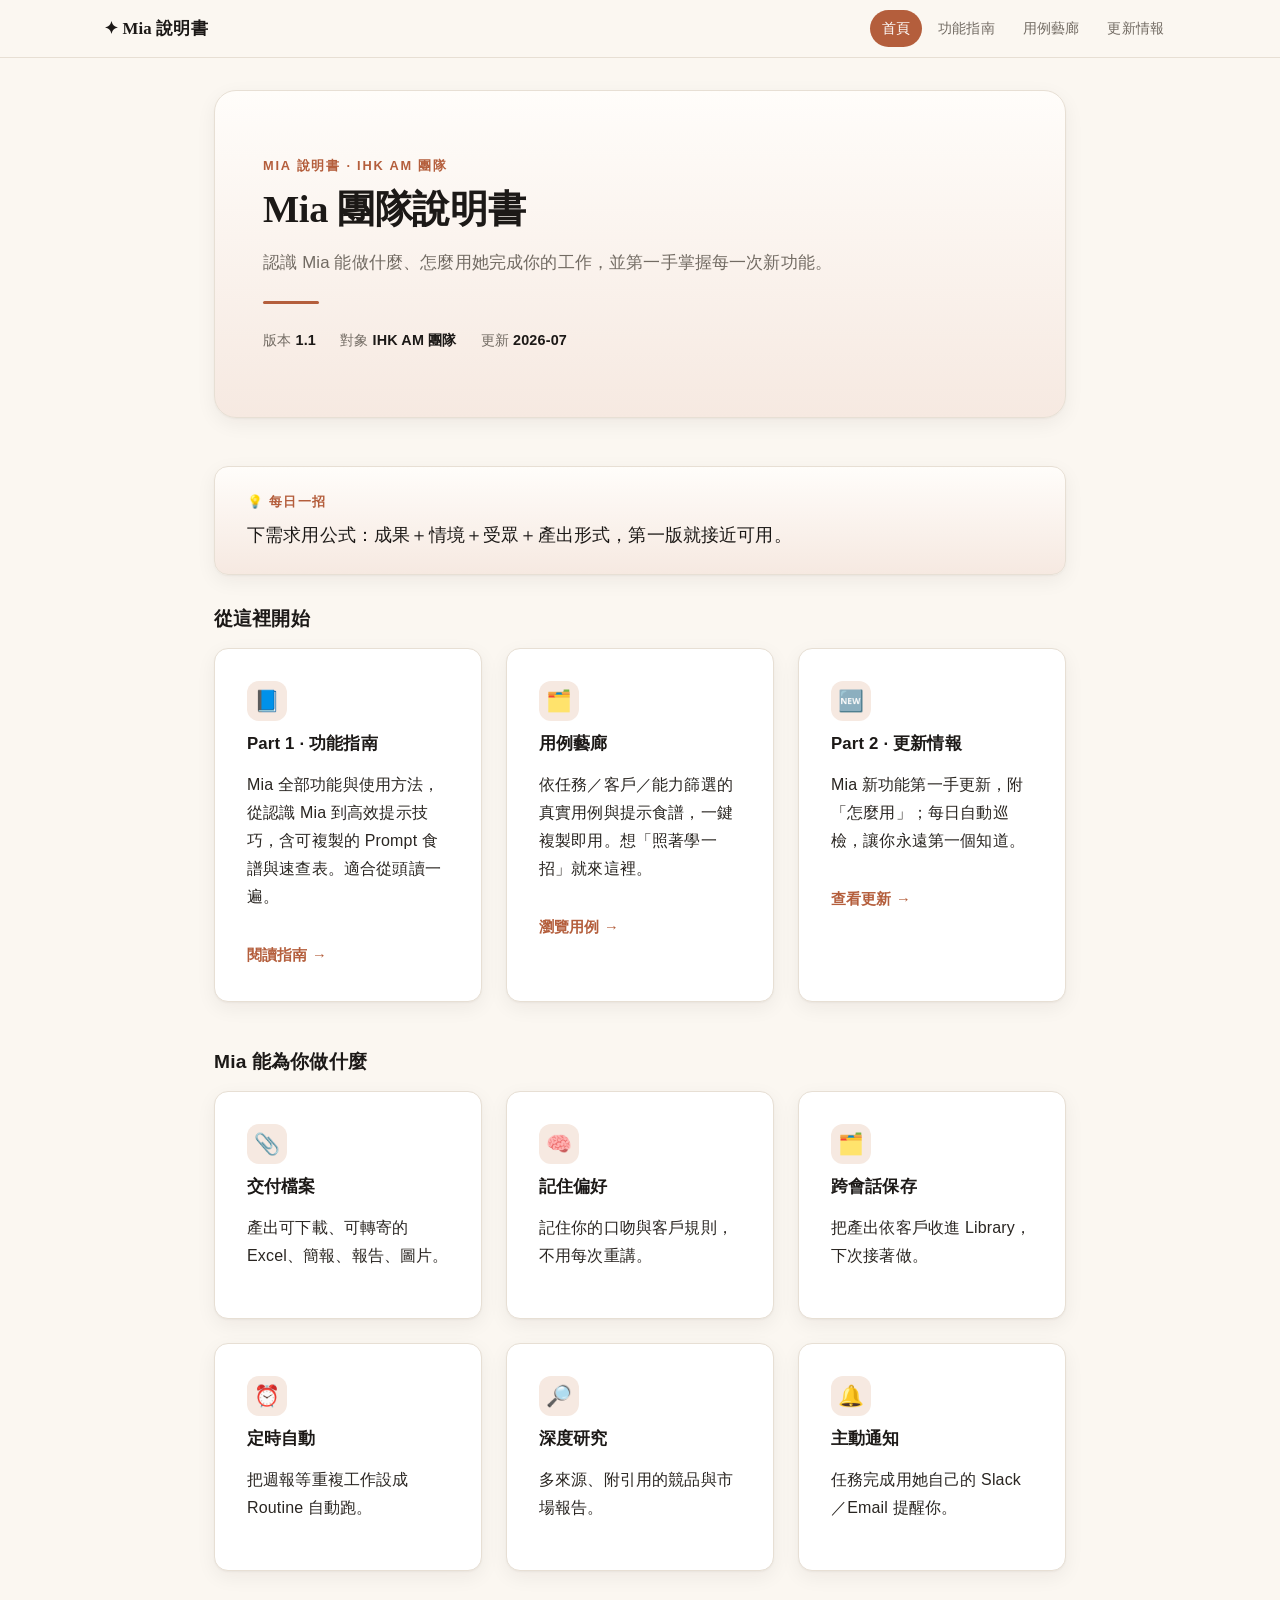
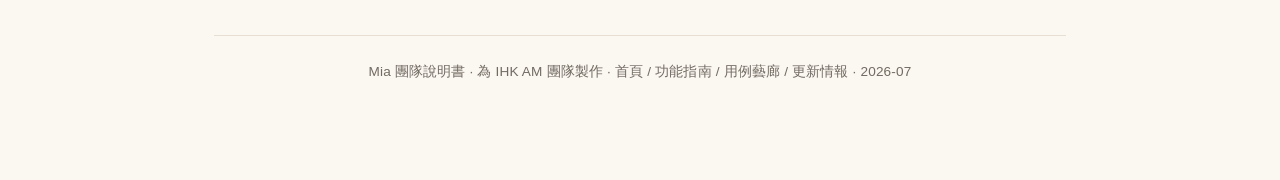
==== commit 2dd4f299: "update index.html" ====
--- a/index.html
+++ b/index.html
@@ -23,30 +23,20 @@
 
   <h3 style="margin-top:0">從這裡開始</h3>
   <div class="grid">
-    <a class="card linkcard" href="learn.html">
-      <div class="chip">🧭</div><h4>上手學習</h4>
-      <p>互動式上手清單、每日一招、Before→After、小測驗——邊做邊學。</p>
-      <span class="go">開始上手 →</span>
-    </a>
     <a class="card linkcard" href="part1.html">
       <div class="chip">📘</div><h4>Part 1 · 功能指南</h4>
-      <p>Mia 全部功能與使用方法，含可複製的 Prompt 食譜與速查表。</p>
+      <p>Mia 全部功能與使用方法，從認識 Mia 到高效提示技巧，含可複製的 Prompt 食譜與速查表。適合從頭讀一遍。</p>
       <span class="go">閱讀指南 →</span>
     </a>
     <a class="card linkcard" href="gallery.html">
       <div class="chip">🗂️</div><h4>用例藝廊</h4>
-      <p>依任務／客戶／能力篩選的用例與提示食譜，一鍵複製即用。</p>
+      <p>依任務／客戶／能力篩選的真實用例與提示食譜，一鍵複製即用。想「照著學一招」就來這裡。</p>
       <span class="go">瀏覽用例 →</span>
     </a>
     <a class="card linkcard" href="part2.html">
       <div class="chip">🆕</div><h4>Part 2 · 更新情報</h4>
-      <p>Mia 新功能第一手更新，附「怎麼用」；每日自動巡檢維護。</p>
+      <p>Mia 新功能第一手更新，附「怎麼用」；每日自動巡檢，讓你永遠第一個知道。</p>
       <span class="go">查看更新 →</span>
-    </a>
-    <a class="card linkcard" href="contribute.html">
-      <div class="chip">🔄</div><h4>團隊飛輪</h4>
-      <p>投稿好用法、本週 Mia 用法、成功故事——把個人心得變成團隊資產。</p>
-      <span class="go">參與貢獻 →</span>
     </a>
   </div>
 
@@ -60,7 +50,7 @@
     <div class="card"><div class="chip">🔔</div><h4>主動通知</h4><p>任務完成用她自己的 Slack／Email 提醒你。</p></div>
   </div>
 
-  <footer>Mia 團隊說明書 · 為 IHK AM 團隊製作 · 首頁 / 上手學習 / 功能指南 / 用例藝廊 / 更新情報 / 團隊飛輪 · 2026-07</footer>
+  <footer>Mia 團隊說明書 · 為 IHK AM 團隊製作 · 首頁 / 功能指南 / 用例藝廊 / 更新情報 · 2026-07</footer>
 </div>
 
 <script id="tips-data" type="application/json">
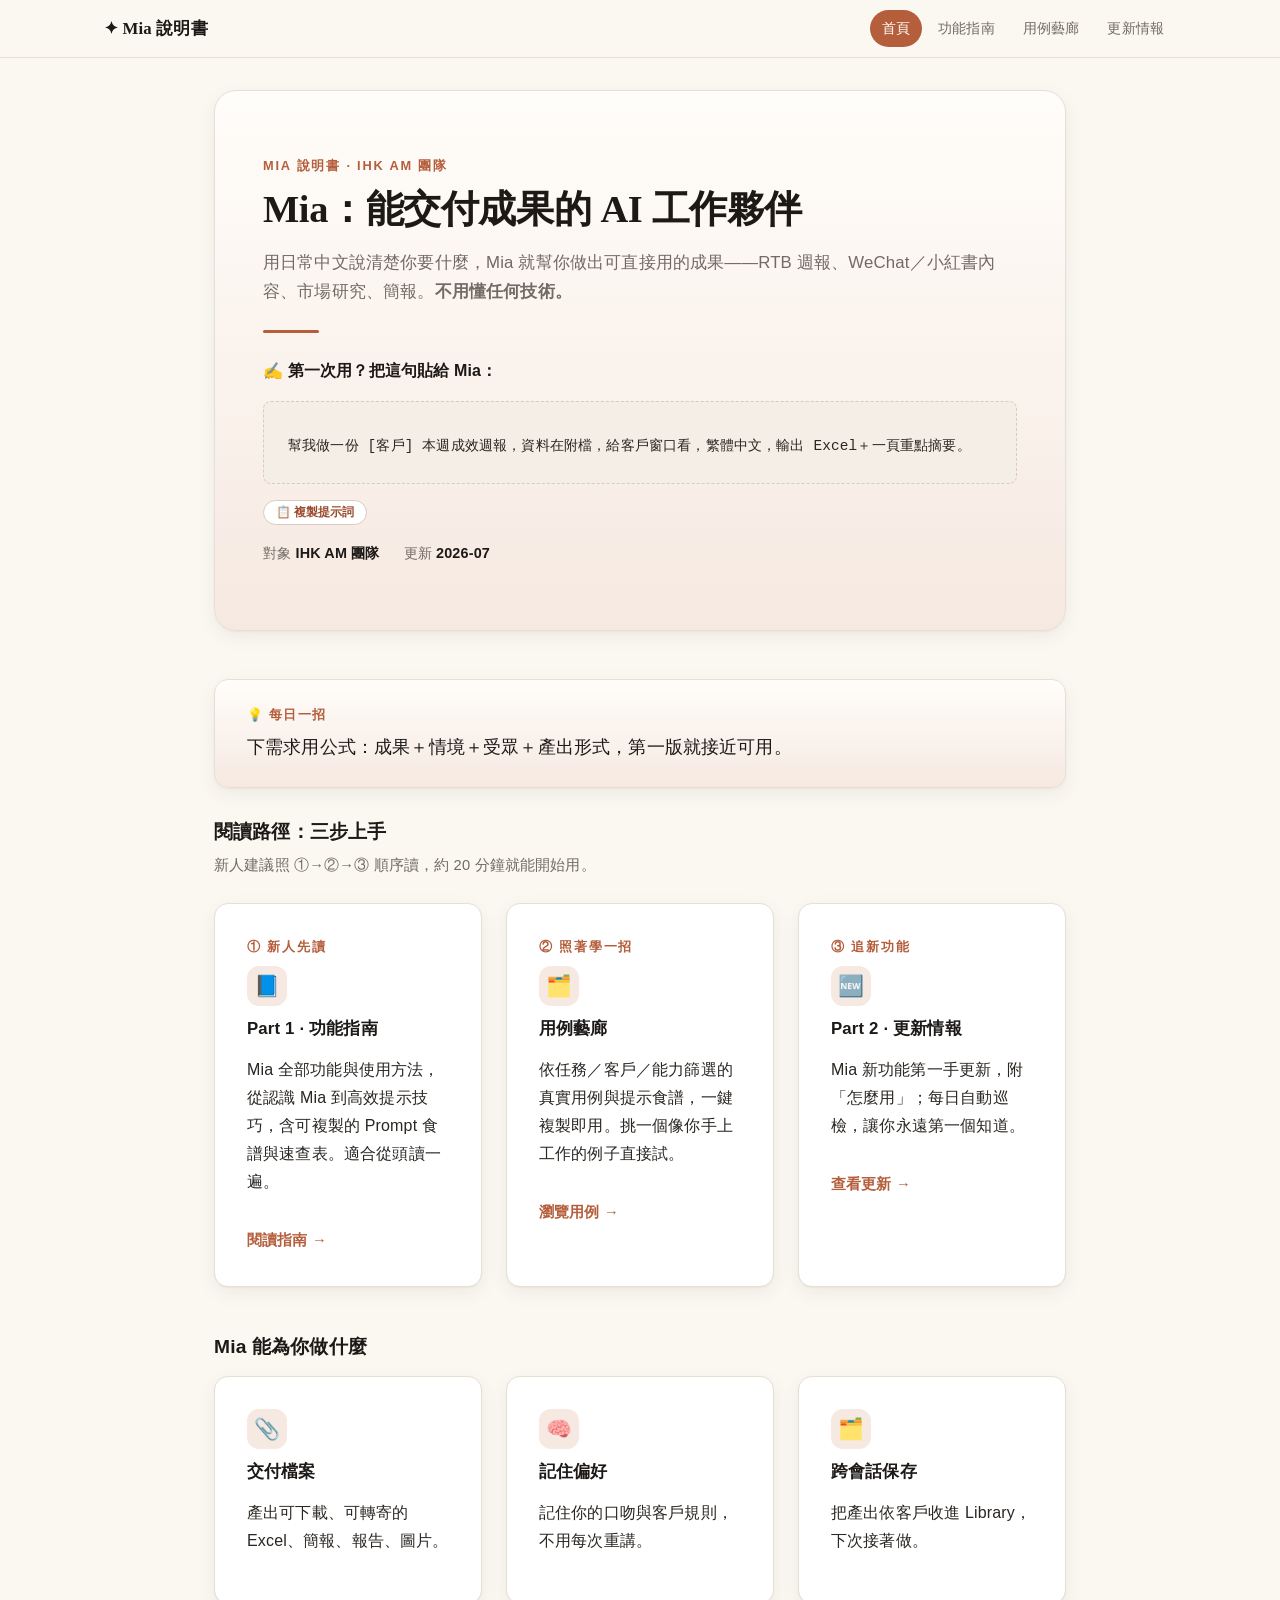
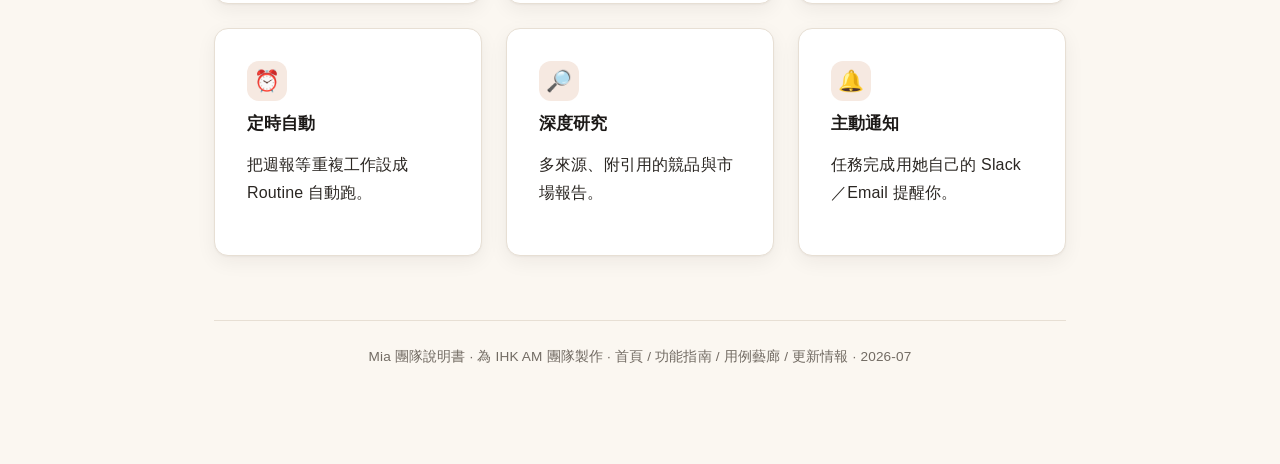
==== commit 8d3d0029: "enhance: mobile section nav + home hook/reading-path" ====
--- a/index.html
+++ b/index.html
@@ -10,10 +10,12 @@
 <div class="page">
   <header class="hero">
     <div class="eyebrow">Mia 說明書 · IHK AM 團隊</div>
-    <h1>Mia 團隊說明書</h1>
-    <p class="lede">認識 Mia 能做什麼、怎麼用她完成你的工作，並第一手掌握每一次新功能。</p>
+    <h1>Mia：能交付成果的 AI 工作夥伴</h1>
+    <p class="lede">用日常中文說清楚你要什麼，Mia 就幫你做出可直接用的成果——RTB 週報、WeChat／小紅書內容、市場研究、簡報。<b>不用懂任何技術。</b></p>
     <div class="rule"></div>
-    <div class="meta"><span>版本 <b>1.1</b></span><span>對象 <b>IHK AM 團隊</b></span><span>更新 <b>2026-07</b></span></div>
+    <p style="margin:0 0 8px;font-weight:600;color:var(--ink-strong)">✍️ 第一次用？把這句貼給 Mia：</p>
+    <div class="recipe">幫我做一份 [客戶] 本週成效週報，資料在附檔，給客戶窗口看，繁體中文，輸出 Excel＋一頁重點摘要。</div>
+    <div class="meta" style="margin-top:16px"><span>對象 <b>IHK AM 團隊</b></span><span>更新 <b>2026-07</b></span></div>
   </header>
 
   <div class="tipcard" style="margin:0 0 32px">
@@ -21,19 +23,23 @@
     <div class="body" id="tip-body">下需求用公式：成果＋情境＋受眾＋產出形式，第一版就接近可用。</div>
   </div>
 
-  <h3 style="margin-top:0">從這裡開始</h3>
+  <h3 style="margin-top:0">閱讀路徑：三步上手</h3>
+  <p class="kicker">新人建議照 ①→②→③ 順序讀，約 20 分鐘就能開始用。</p>
   <div class="grid">
     <a class="card linkcard" href="part1.html">
+      <div class="eyebrow">① 新人先讀</div>
       <div class="chip">📘</div><h4>Part 1 · 功能指南</h4>
       <p>Mia 全部功能與使用方法，從認識 Mia 到高效提示技巧，含可複製的 Prompt 食譜與速查表。適合從頭讀一遍。</p>
       <span class="go">閱讀指南 →</span>
     </a>
     <a class="card linkcard" href="gallery.html">
+      <div class="eyebrow">② 照著學一招</div>
       <div class="chip">🗂️</div><h4>用例藝廊</h4>
-      <p>依任務／客戶／能力篩選的真實用例與提示食譜，一鍵複製即用。想「照著學一招」就來這裡。</p>
+      <p>依任務／客戶／能力篩選的真實用例與提示食譜，一鍵複製即用。挑一個像你手上工作的例子直接試。</p>
       <span class="go">瀏覽用例 →</span>
     </a>
     <a class="card linkcard" href="part2.html">
+      <div class="eyebrow">③ 追新功能</div>
       <div class="chip">🆕</div><h4>Part 2 · 更新情報</h4>
       <p>Mia 新功能第一手更新，附「怎麼用」；每日自動巡檢，讓你永遠第一個知道。</p>
       <span class="go">查看更新 →</span>
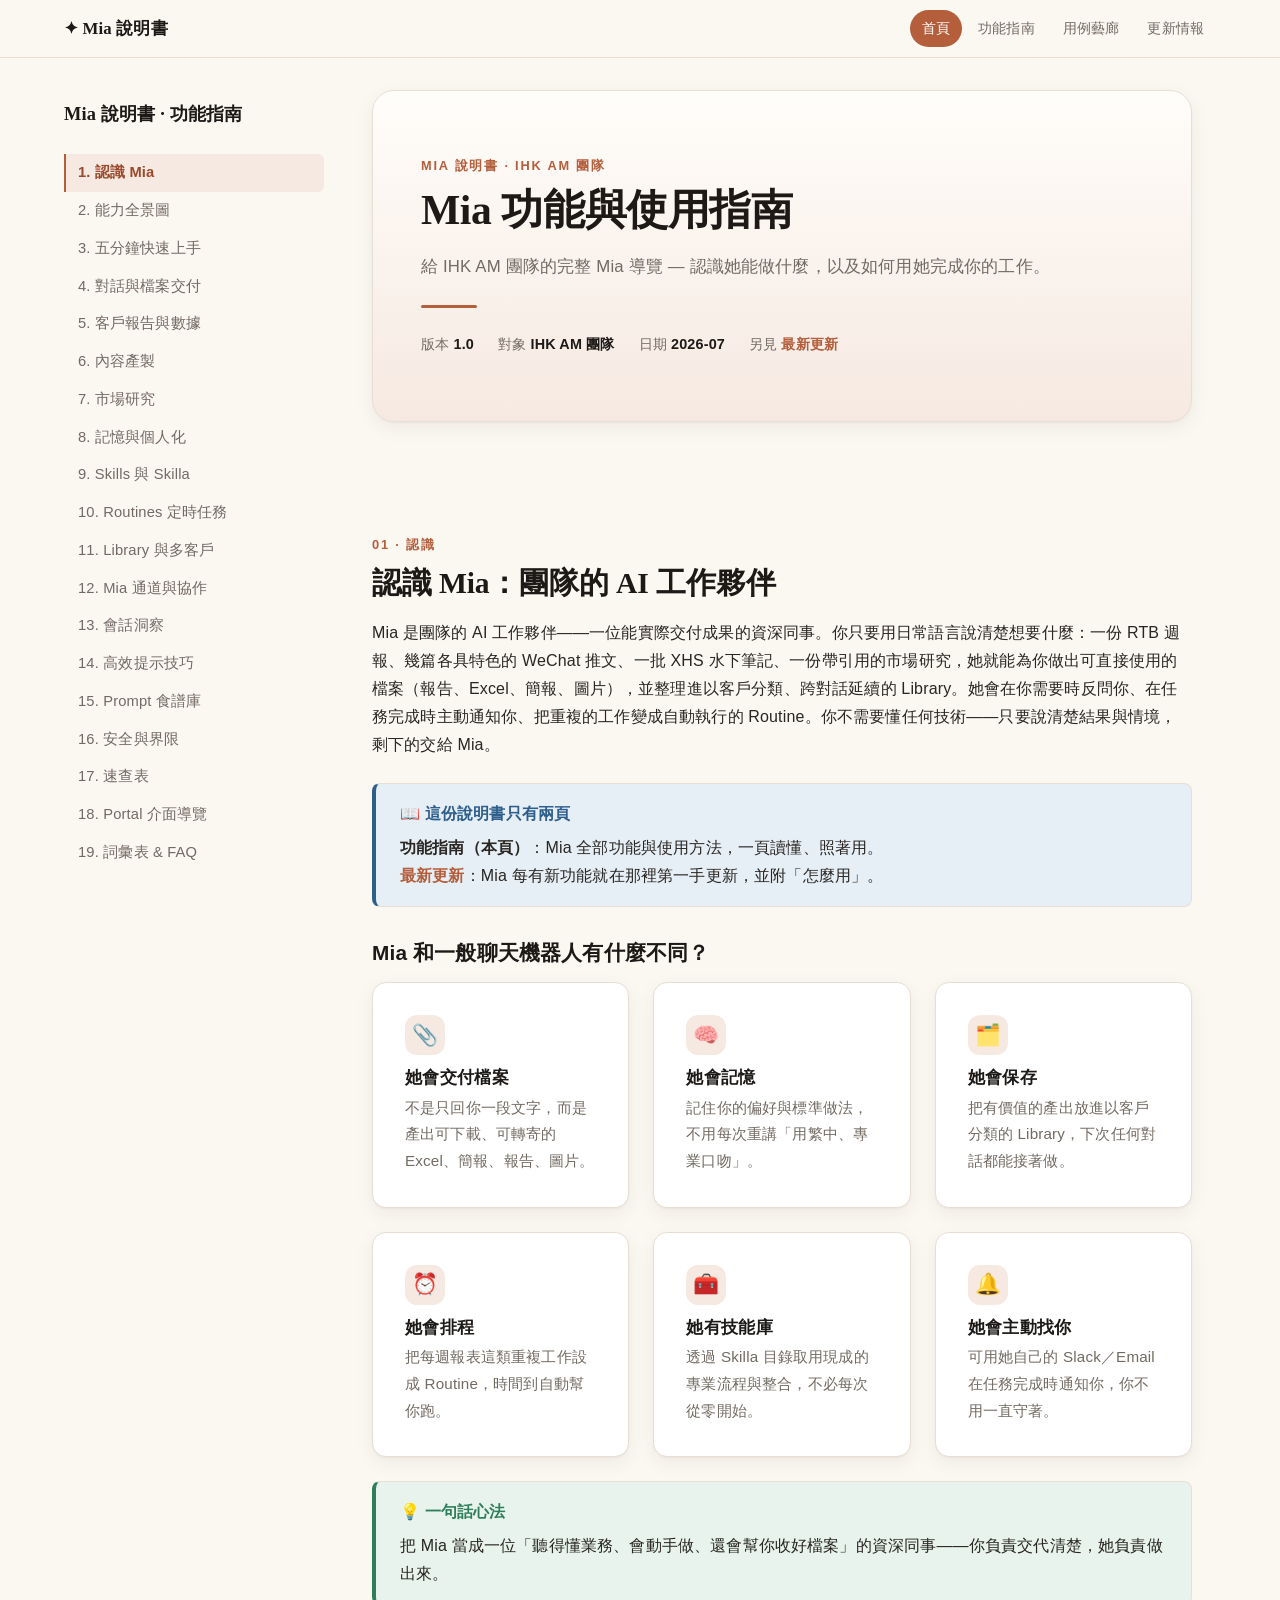
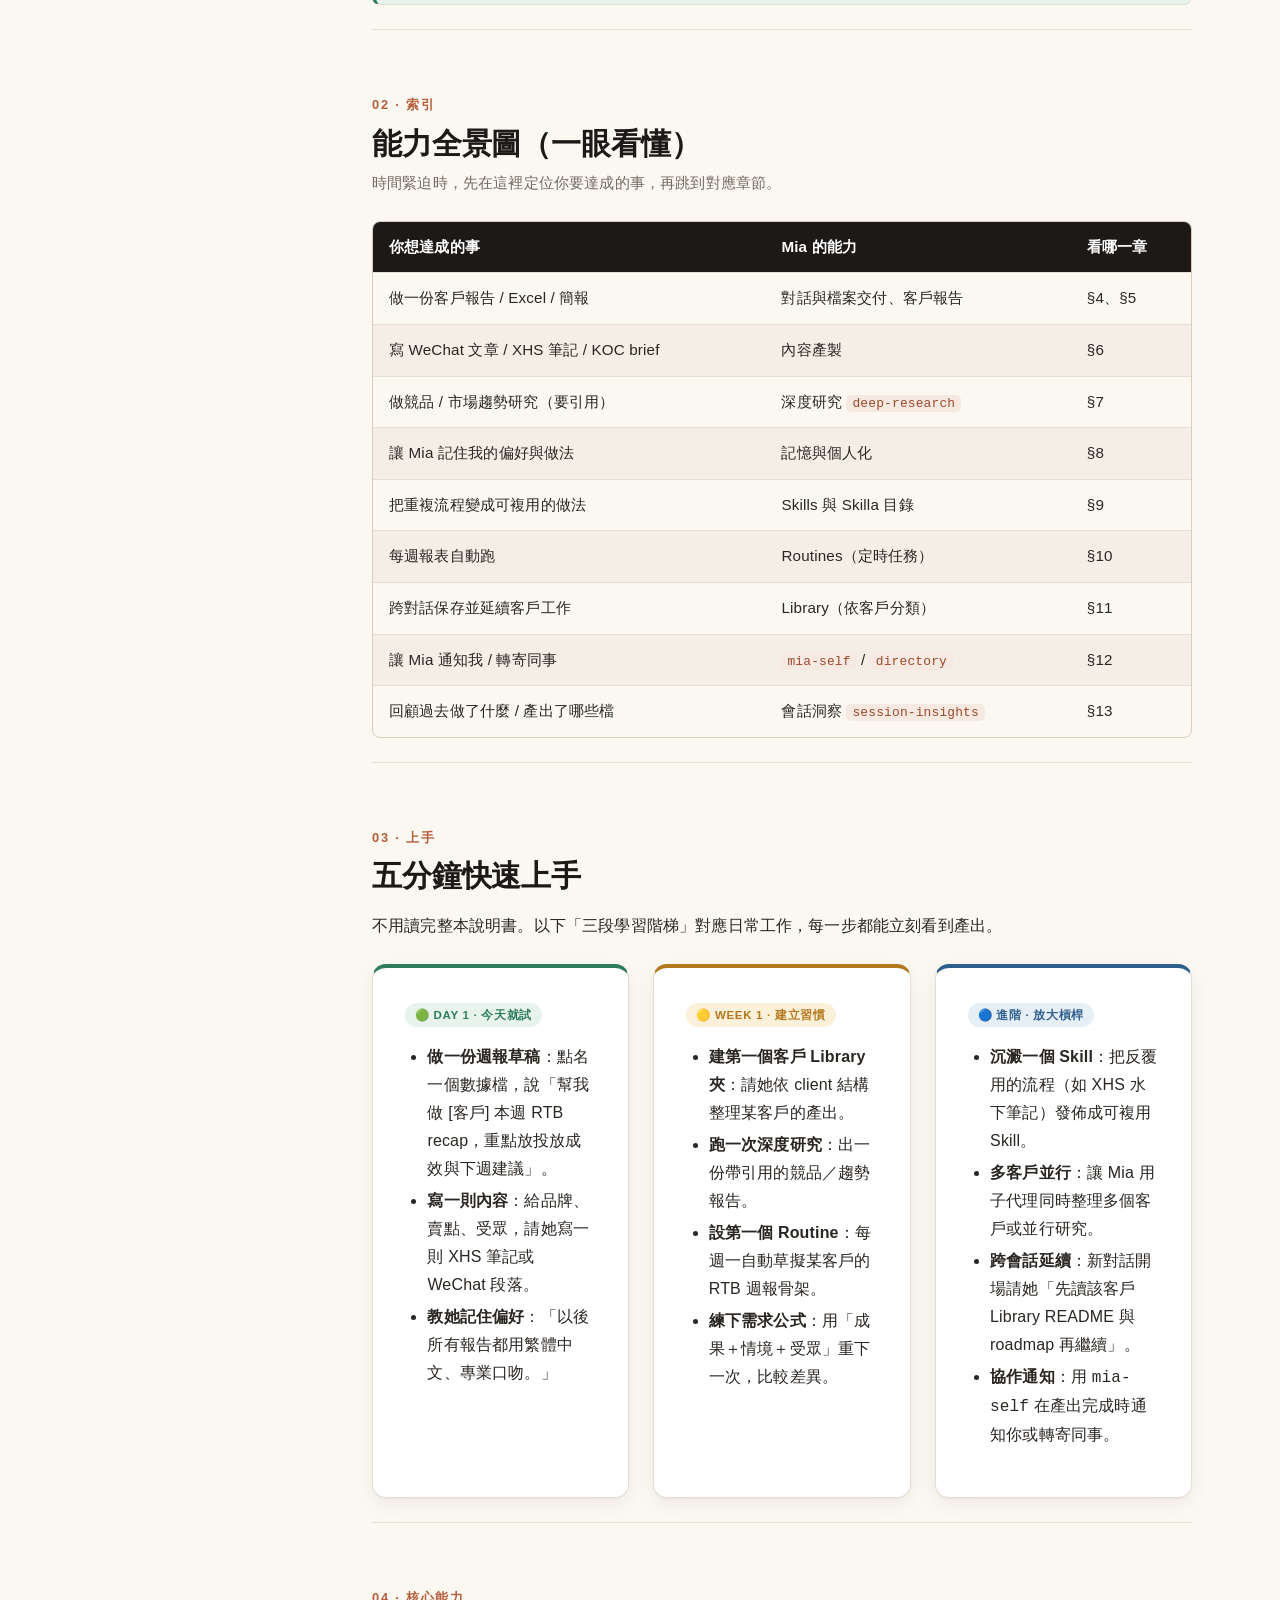
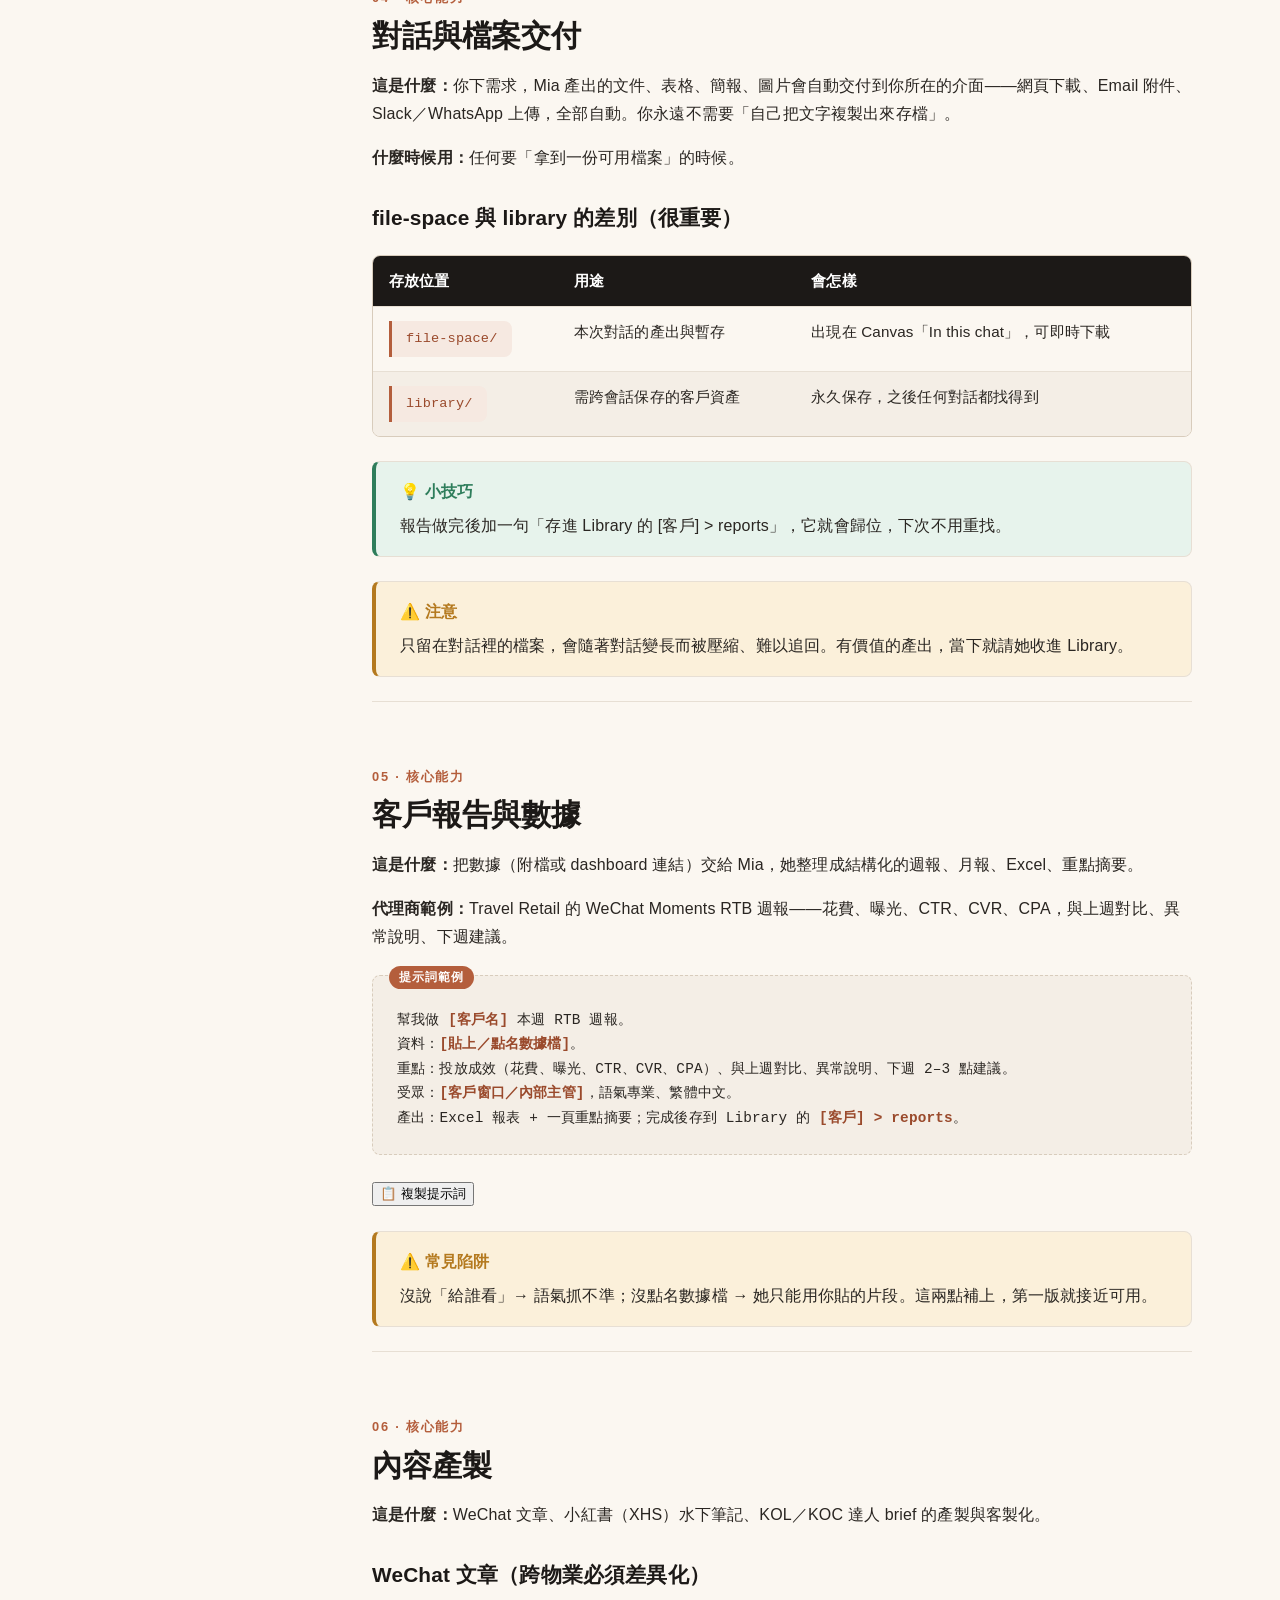
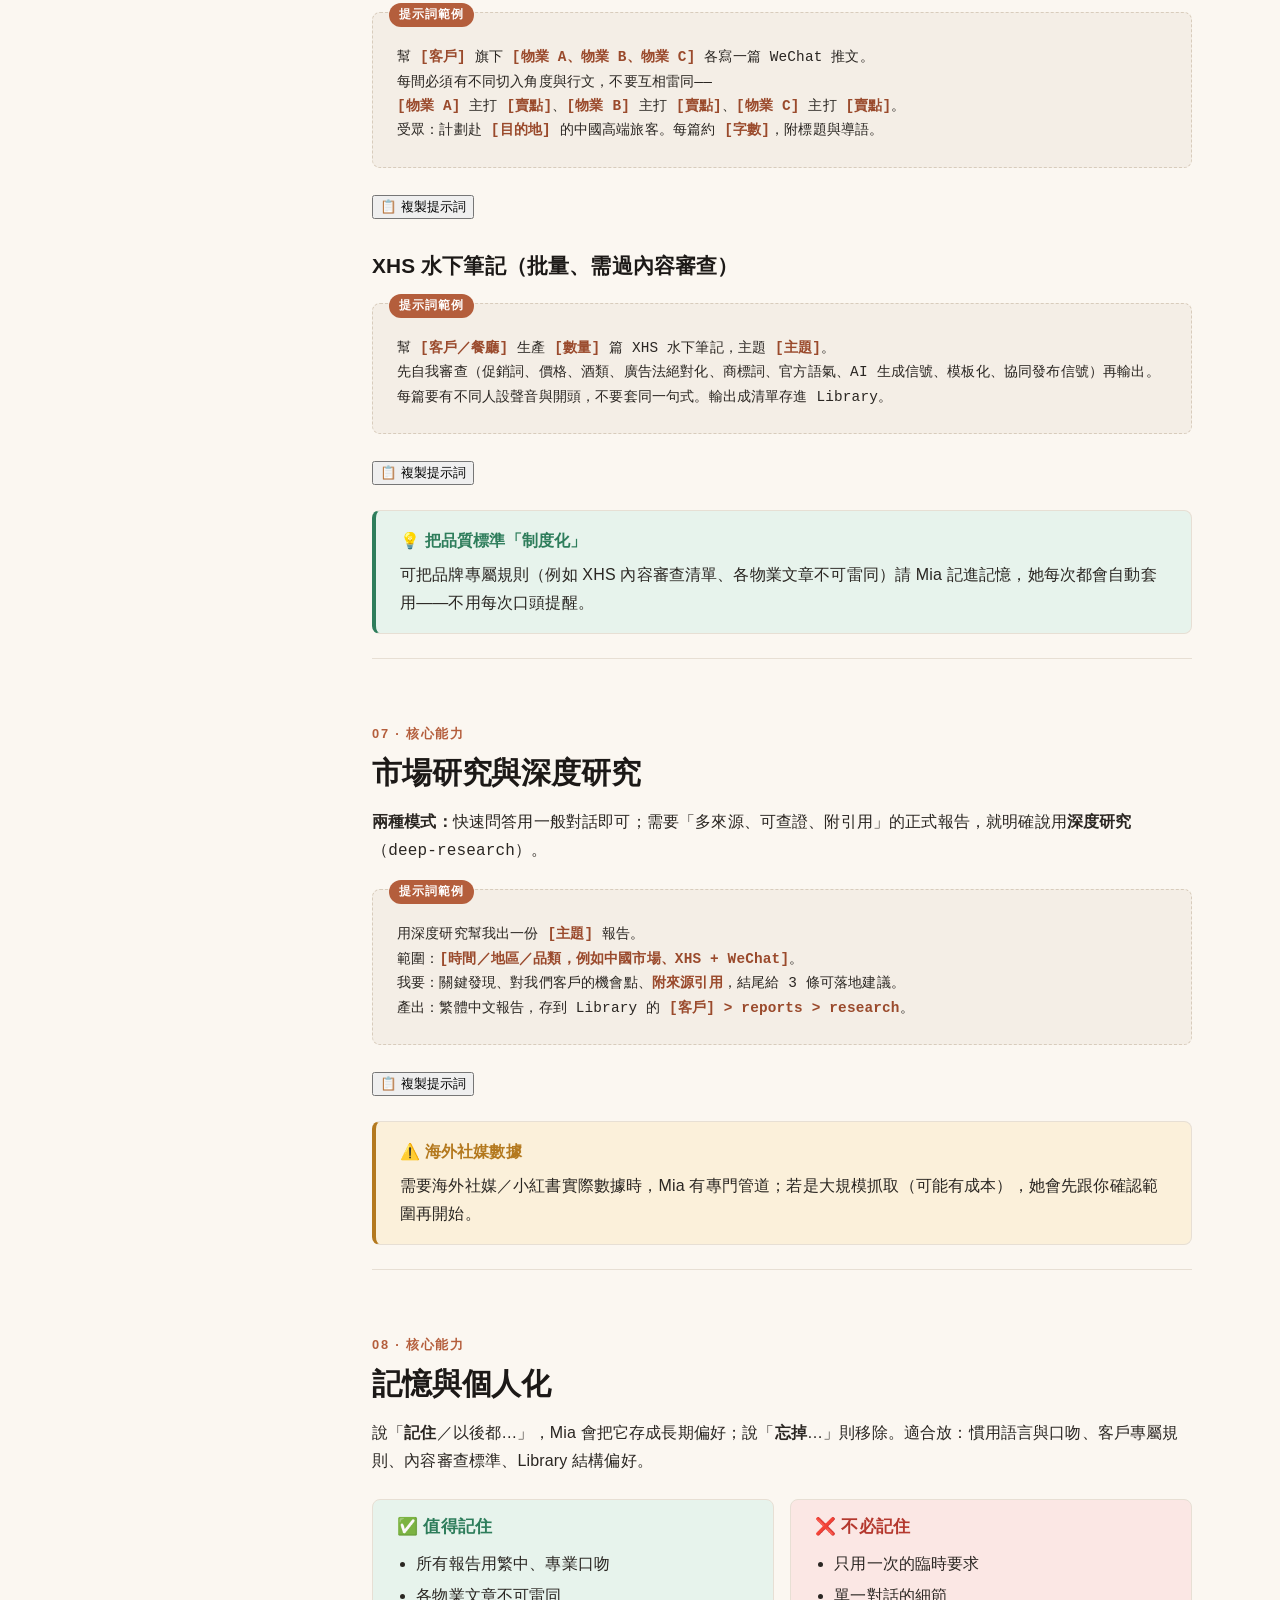
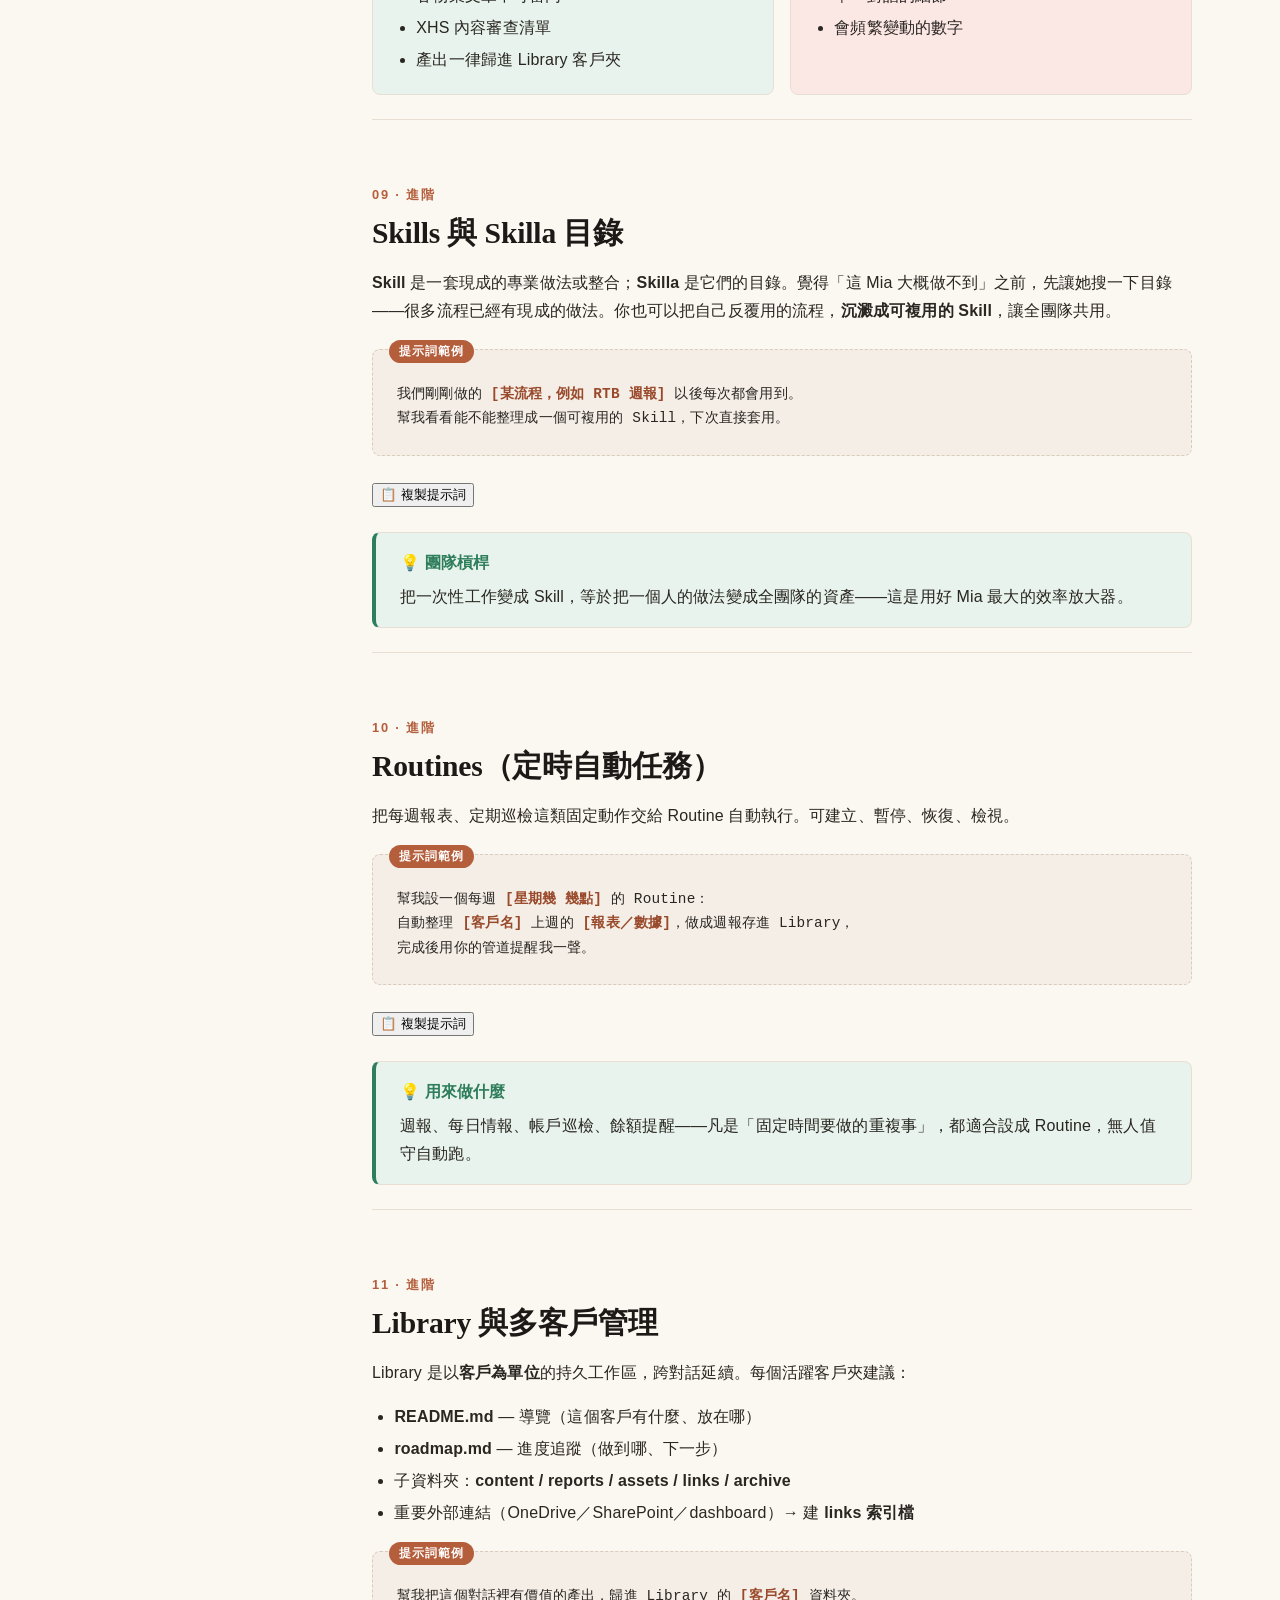
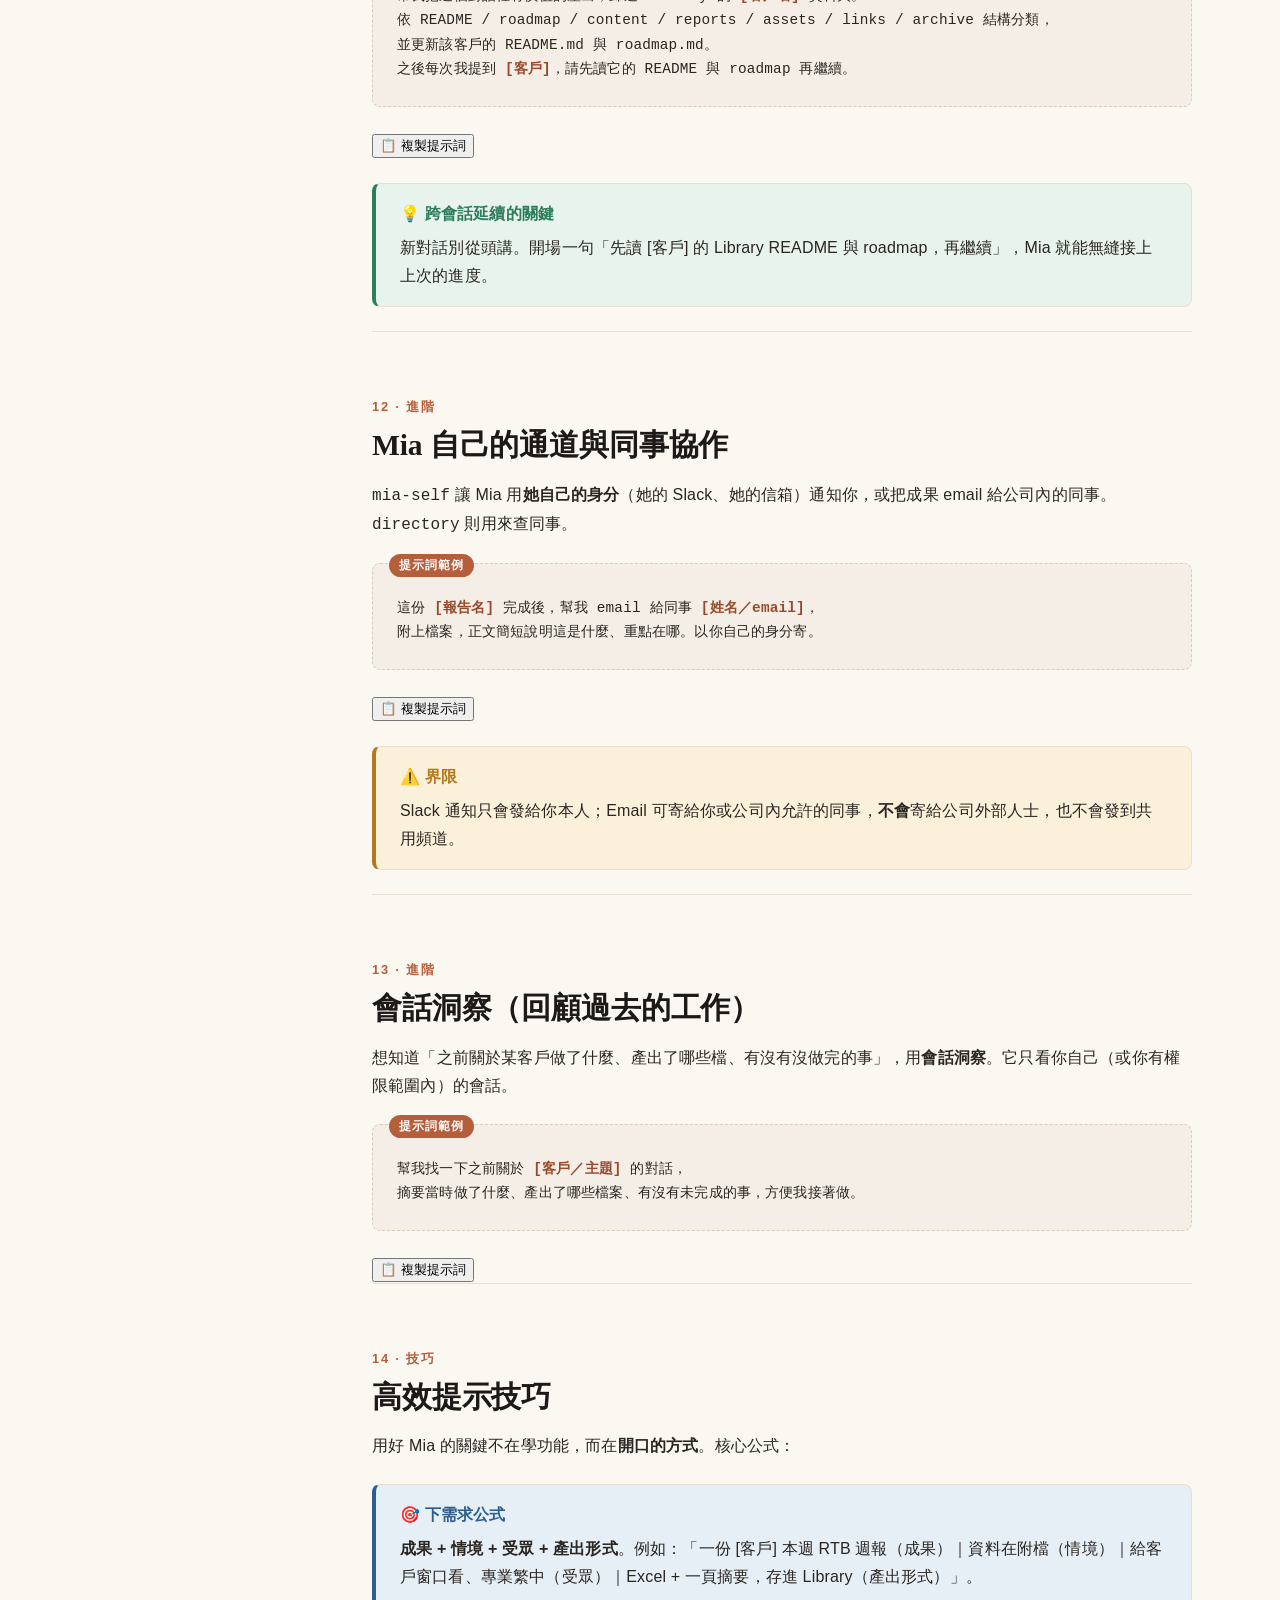
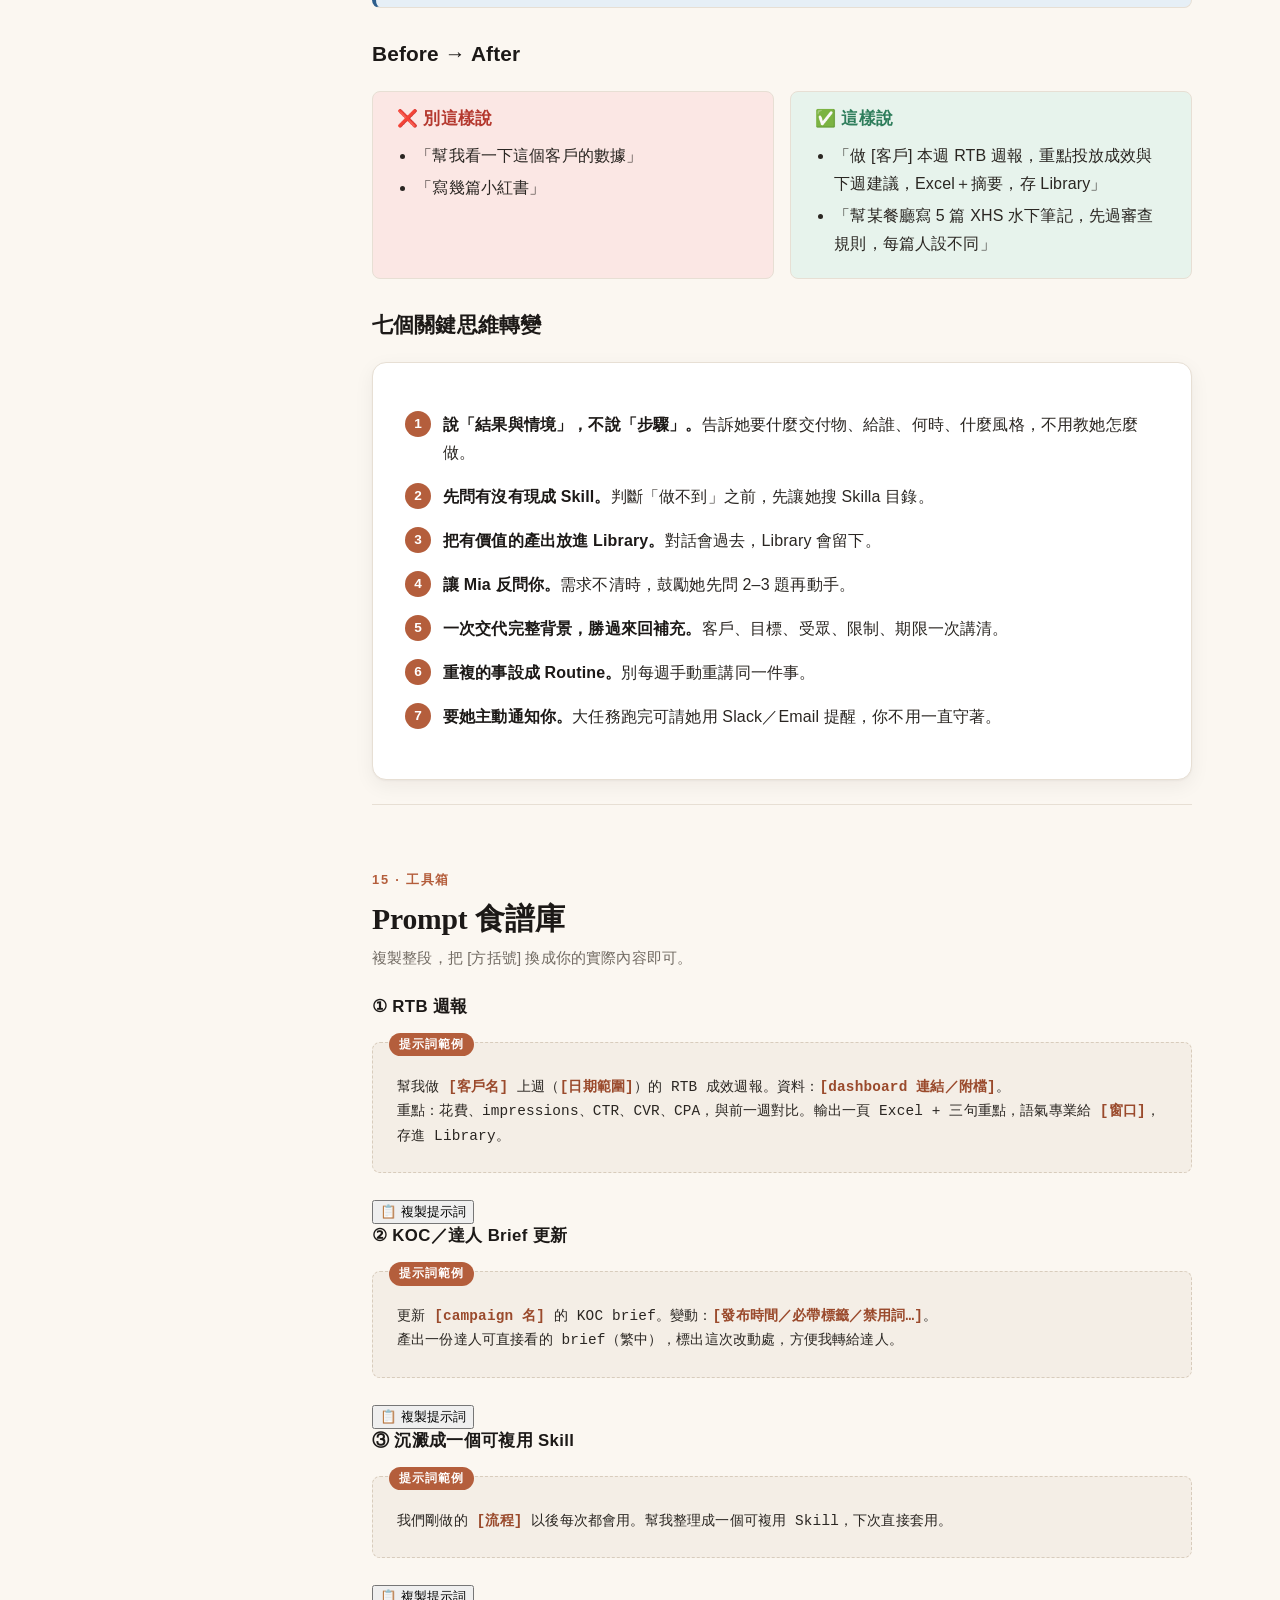
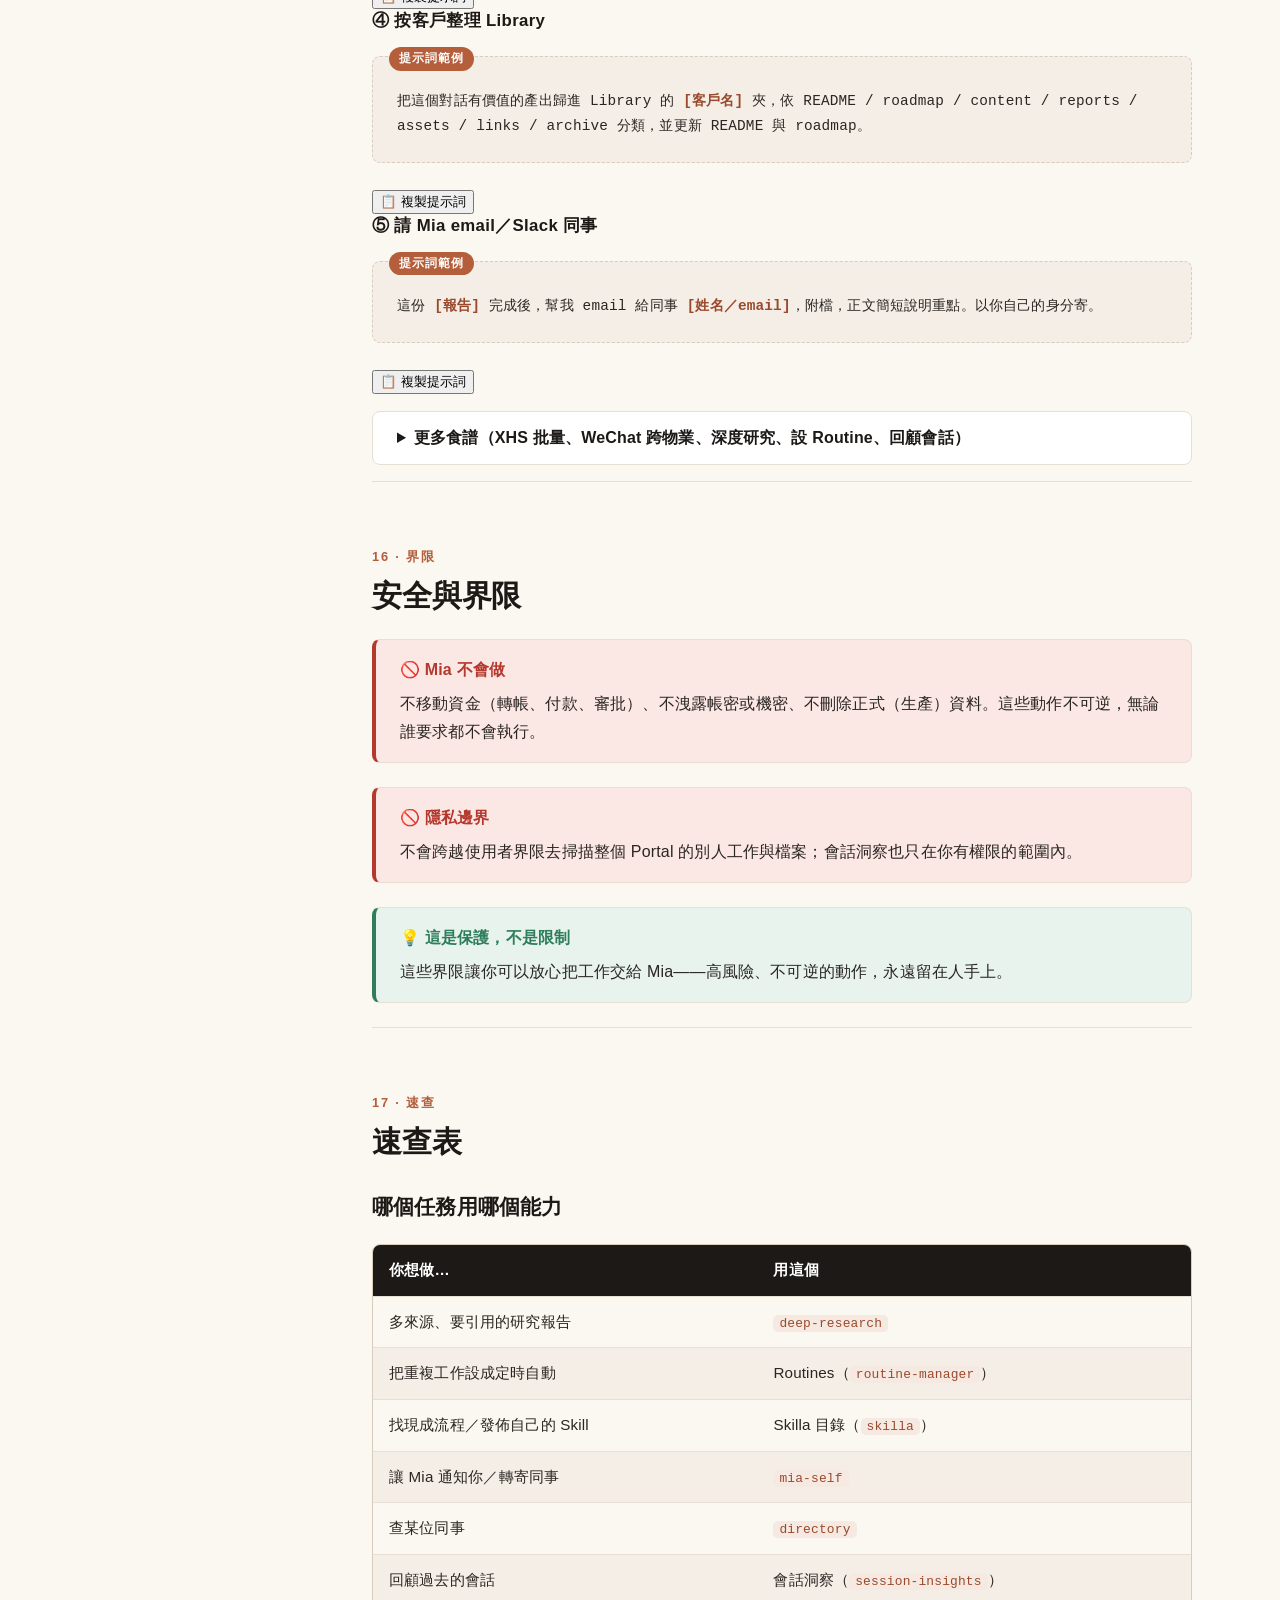
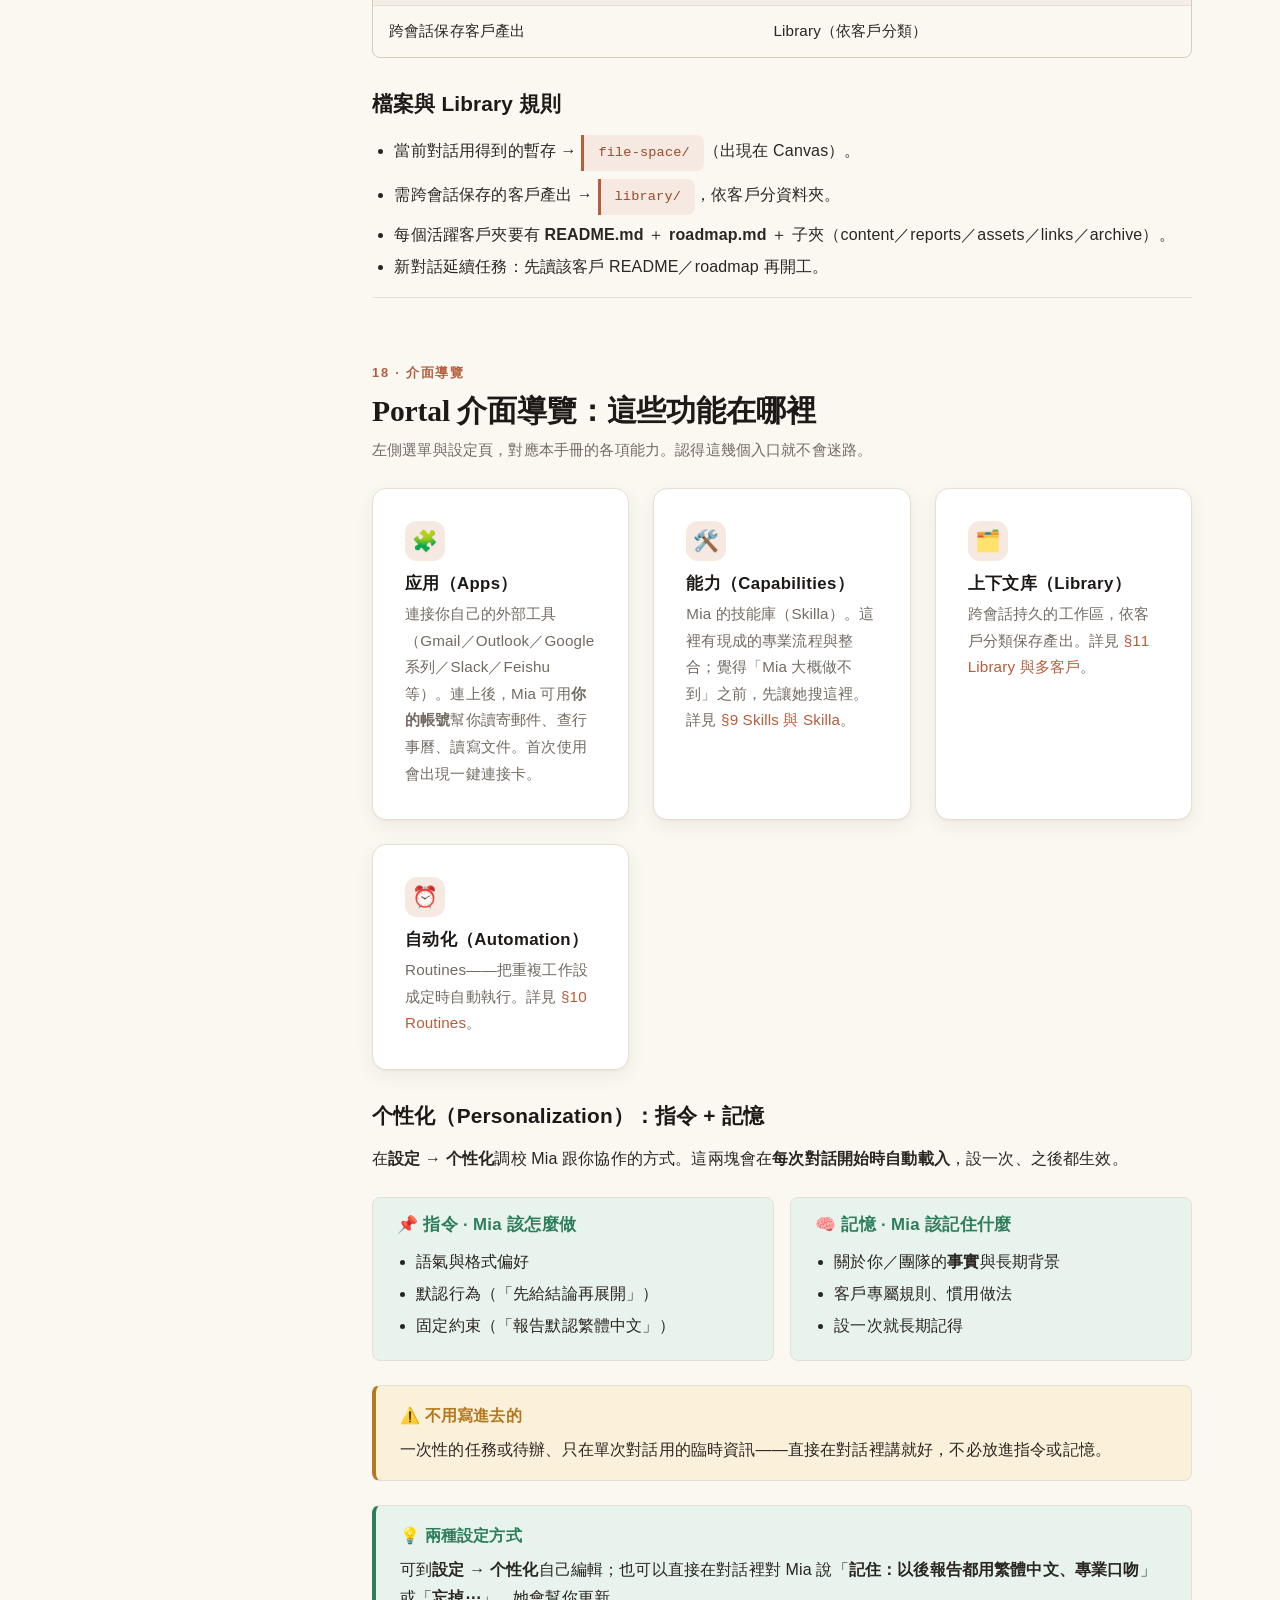
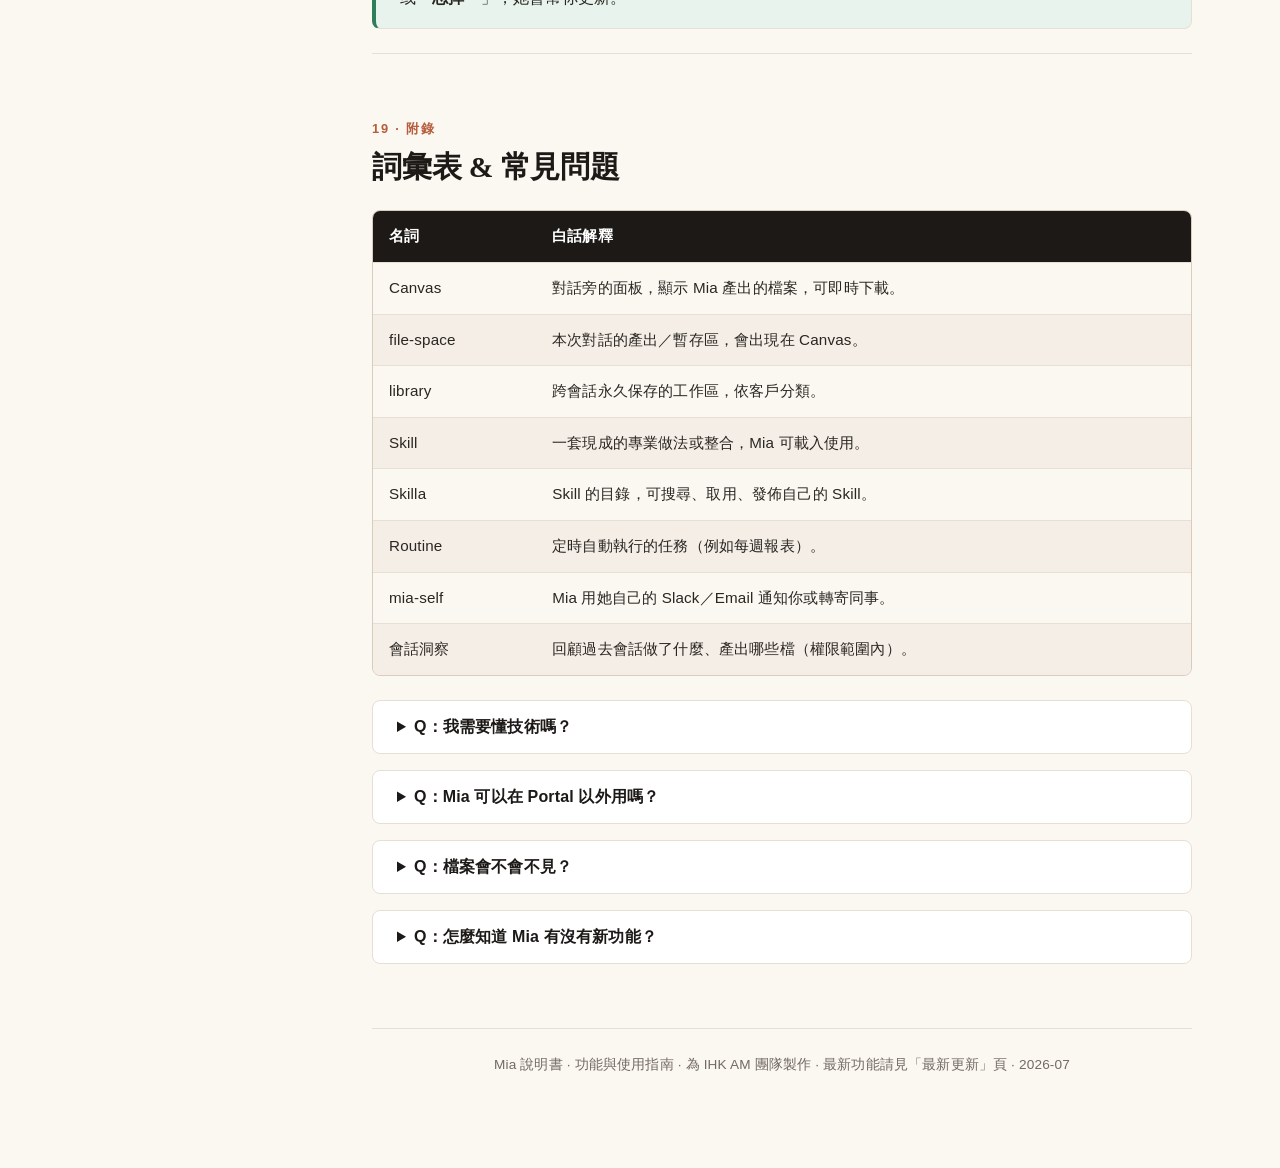
==== commit 64838f0b: "simplify: functions guide is now the home page" ====
--- a/index.html
+++ b/index.html
@@ -3,64 +3,578 @@
 <head>
 <meta charset="utf-8">
 <meta name="viewport" content="width=device-width, initial-scale=1">
-<title>Mia 團隊說明書 · IHK AM</title>
-<link rel="stylesheet" href="assets/site.css">
+<title>Mia 說明書 · 功能與使用指南（IHK AM 團隊）</title>
+<style>
+  :root {
+    --accent:#B45E3C; --accent-strong:#9A4A2C; --accent-tint:#F6E9E1;
+    --ink:#2A2622; --ink-strong:#1C1917; --muted:#726B63; --faint:#968C81;
+    --paper:#FBF7F1; --surface:#FFFFFF; --surface-alt:#F4EEE6;
+    --border:#E7DFD4; --border-strong:#D8CCBC;
+    --tip:#2E7D5B; --tip-bg:#E7F3EC; --warn:#B4791E; --warn-bg:#FBF0DA;
+    --limit:#B4382E; --limit-bg:#FBE7E4; --ex:#2E5E8C; --ex-bg:#E6EFF6;
+    --font-sans:"PingFang TC","Microsoft JhengHei","Noto Sans TC","Heiti TC",-apple-system,BlinkMacSystemFont,"Segoe UI",Roboto,"Helvetica Neue",sans-serif;
+    --font-serif:"Songti TC","PingFang TC",Georgia,"Times New Roman",serif;
+    --font-mono:"SFMono-Regular","SF Mono","Cascadia Code",Consolas,"Courier New",monospace;
+    --maxw:820px; --sp-2:8px; --sp-3:12px; --sp-4:16px; --sp-5:24px;
+    --sp-6:32px; --sp-7:48px; --sp-8:64px; --sp-9:96px;
+    --r-sm:8px; --r:14px; --r-lg:22px;
+    --shadow:0 1px 2px rgba(28,25,23,.04),0 6px 20px rgba(28,25,23,.06);
+    --shadow-lift:0 4px 10px rgba(28,25,23,.06),0 14px 34px rgba(28,25,23,.10);
+  }
+  * { box-sizing:border-box; }
+  html { scroll-behavior:smooth; -webkit-text-size-adjust:100%; }
+  body { margin:0; background:var(--paper); color:var(--ink);
+    font-family:var(--font-sans); font-size:16px; line-height:1.75;
+    letter-spacing:.01em; -webkit-font-smoothing:antialiased; }
+  .wrap { max-width:1200px; margin:0 auto; display:grid;
+          grid-template-columns:260px minmax(0,1fr); gap:var(--sp-7); padding:0 var(--sp-5); }
+  main { max-width:var(--maxw); padding-bottom:var(--sp-9); }
+  h1,h2,h3,h4 { color:var(--ink-strong); margin:0 0 var(--sp-4); line-height:1.3; }
+  h1 { font-family:var(--font-serif); font-size:2.6rem; font-weight:700; letter-spacing:-.01em; line-height:1.2; }
+  h2 { font-family:var(--font-serif); font-size:1.85rem; font-weight:700; letter-spacing:-.005em; }
+  h3 { font-size:1.3rem; font-weight:600; margin-top:var(--sp-6); }
+  h4 { font-size:1.05rem; font-weight:600; letter-spacing:.02em; }
+  p { margin:0 0 var(--sp-4); }
+  ul,ol { margin:0 0 var(--sp-4); padding-left:1.4em; }
+  li { margin:4px 0; }
+  a { color:var(--accent); text-decoration:none; }
+  a:hover { color:var(--accent-strong); text-decoration:underline; }
+  :focus-visible { outline:2px solid var(--accent); outline-offset:2px; border-radius:4px; }
+  .eyebrow { font-size:.8rem; font-weight:700; letter-spacing:.14em; text-transform:uppercase;
+             color:var(--accent); margin-bottom:var(--sp-2); }
+  .lede { color:var(--muted); font-size:1.05rem; }
+  small,.small { font-size:.85rem; color:var(--muted); }
+  .kicker { color:var(--muted); font-size:.92rem; margin:-8px 0 var(--sp-5); }
+  .hero { background:linear-gradient(180deg,#FFFDFA,var(--accent-tint));
+          border:1px solid var(--border); border-radius:var(--r-lg);
+          padding:var(--sp-8) var(--sp-7); margin:var(--sp-6) 0 var(--sp-7); box-shadow:var(--shadow); }
+  .hero .rule { width:56px; height:3px; background:var(--accent); border-radius:2px; margin:var(--sp-5) 0; }
+  .meta { display:flex; flex-wrap:wrap; gap:var(--sp-5); color:var(--muted); font-size:.9rem; }
+  .meta b { color:var(--ink-strong); font-weight:600; }
+  nav.toc { position:sticky; top:var(--sp-5); align-self:start; padding-top:var(--sp-6);
+            max-height:100vh; overflow:auto; }
+  nav.toc .brand { font-family:var(--font-serif); font-weight:700; color:var(--ink-strong);
+                   font-size:1.15rem; margin-bottom:var(--sp-5); }
+  nav.toc a { display:block; color:var(--muted); font-size:.92rem; padding:6px 12px;
+              border-left:2px solid transparent; border-radius:0 6px 6px 0; }
+  nav.toc a:hover { background:var(--accent-tint); color:var(--ink-strong); text-decoration:none; }
+  nav.toc a.active { color:var(--accent-strong); border-left-color:var(--accent);
+                     background:var(--accent-tint); font-weight:600; }
+  section { padding-top:var(--sp-8); scroll-margin-top:var(--sp-5); }
+  section + section { border-top:1px solid var(--border); }
+  .card { background:var(--surface); border:1px solid var(--border); border-radius:var(--r);
+          padding:var(--sp-6); box-shadow:var(--shadow); margin:var(--sp-5) 0; }
+  .grid { display:grid; grid-template-columns:repeat(auto-fit,minmax(220px,1fr)); gap:var(--sp-5); }
+  .grid .card { margin:0; transition:transform .18s ease, box-shadow .18s ease; }
+  .grid .card:hover { transform:translateY(-2px); box-shadow:var(--shadow-lift); }
+  .grid .card h4 { margin-bottom:6px; }
+  .grid .card p { margin-bottom:0; color:var(--muted); font-size:.95rem; }
+  .chip { display:inline-flex; align-items:center; justify-content:center; width:40px; height:40px;
+          border-radius:12px; background:var(--accent-tint); font-size:1.3rem; margin-bottom:var(--sp-3); }
+  .callout { border:1px solid var(--border); border-left-width:4px; border-radius:var(--r-sm);
+             padding:var(--sp-4) var(--sp-5); margin:var(--sp-5) 0; }
+  .callout .label { font-weight:700; display:flex; align-items:center; gap:8px; margin-bottom:6px; }
+  .callout p:last-child { margin-bottom:0; }
+  .callout.tip { background:var(--tip-bg); border-left-color:var(--tip); }
+  .callout.tip .label { color:var(--tip); }
+  .callout.warn { background:var(--warn-bg); border-left-color:var(--warn); }
+  .callout.warn .label { color:var(--warn); }
+  .callout.limit { background:var(--limit-bg); border-left-color:var(--limit); font-weight:500; }
+  .callout.limit .label { color:var(--limit); }
+  .callout.ex { background:var(--ex-bg); border-left-color:var(--ex); }
+  .callout.ex .label { color:var(--ex); }
+  .recipe { position:relative; background:var(--surface-alt); border:1px dashed var(--border-strong);
+            border-radius:var(--r-sm); padding:var(--sp-6) var(--sp-5) var(--sp-5);
+            font-family:var(--font-mono); font-size:.9rem; line-height:1.7; color:var(--ink);
+            white-space:pre-wrap; margin:var(--sp-5) 0; }
+  .recipe::before { content:"提示詞範例"; position:absolute; top:-10px; left:16px;
+                    background:var(--accent); color:#fff; font-family:var(--font-sans);
+                    font-size:.72rem; font-weight:700; letter-spacing:.08em;
+                    padding:2px 10px; border-radius:20px; }
+  .recipe b { color:var(--accent-strong); }
+  .compare { display:grid; grid-template-columns:1fr 1fr; gap:var(--sp-4); margin:var(--sp-5) 0; }
+  .compare > div { border-radius:var(--r-sm); padding:var(--sp-4) var(--sp-5); border:1px solid var(--border); }
+  .compare .do { background:var(--tip-bg); }
+  .compare .dont { background:var(--limit-bg); }
+  .compare h4 { margin-bottom:var(--sp-3); }
+  .compare .do h4 { color:var(--tip); }
+  .compare .dont h4 { color:var(--limit); }
+  .compare ul { margin:0; padding-left:1.2em; }
+  .sheet { width:100%; border-collapse:separate; border-spacing:0; margin:var(--sp-5) 0;
+           border:1px solid var(--border-strong); border-radius:var(--r-sm); overflow:hidden; font-size:.95rem; }
+  .sheet th,.sheet td { text-align:left; padding:12px 16px; border-bottom:1px solid var(--border); vertical-align:top; }
+  .sheet thead th { background:var(--ink-strong); color:#fff; font-weight:600; }
+  .sheet tbody tr:nth-child(even) { background:var(--surface-alt); }
+  .sheet tbody tr:last-child td { border-bottom:none; }
+  .sheet code { background:var(--accent-tint); color:var(--accent-strong); padding:1px 6px; border-radius:5px;
+                font-family:var(--font-mono); font-size:.85em; }
+  .steps { list-style:none; counter-reset:s; padding:0; margin:var(--sp-5) 0; }
+  .steps li { counter-increment:s; position:relative; padding:0 0 var(--sp-5) 52px; }
+  .steps li::before { content:counter(s); position:absolute; left:0; top:0; width:32px; height:32px;
+                      border-radius:50%; background:var(--accent); color:#fff; font-weight:700;
+                      display:flex; align-items:center; justify-content:center; font-size:.95rem; }
+  .steps li:not(:last-child)::after { content:""; position:absolute; left:15px; top:36px; bottom:6px;
+                      width:2px; background:var(--border-strong); }
+  .ladder { display:grid; grid-template-columns:repeat(auto-fit,minmax(240px,1fr)); gap:var(--sp-5); margin:var(--sp-5) 0; }
+  .ladder .card { margin:0; border-top:4px solid var(--border-strong); }
+  .ladder .d1 { border-top-color:var(--tip); }
+  .ladder .w1 { border-top-color:var(--warn); }
+  .ladder .adv { border-top-color:var(--ex); }
+  .badge { display:inline-block; font-size:.72rem; font-weight:700; letter-spacing:.06em;
+           padding:2px 10px; border-radius:20px; margin-bottom:var(--sp-3); }
+  .badge.d1 { background:var(--tip-bg); color:var(--tip); }
+  .badge.w1 { background:var(--warn-bg); color:var(--warn); }
+  .badge.adv { background:var(--ex-bg); color:var(--ex); }
+  .path { border-left:3px solid var(--accent); background:var(--accent-tint);
+          padding:6px 14px; border-radius:0 8px 8px 0; font-family:var(--font-mono);
+          font-size:.85rem; color:var(--accent-strong); display:inline-block; margin:2px 0; }
+  details { border:1px solid var(--border); border-radius:var(--r-sm); padding:var(--sp-3) var(--sp-5);
+            margin:var(--sp-4) 0; background:var(--surface); }
+  details summary { cursor:pointer; font-weight:600; color:var(--ink-strong); }
+  details[open] summary { margin-bottom:var(--sp-3); }
+  .num { display:inline-flex; width:26px; height:26px; border-radius:50%; background:var(--accent);
+         color:#fff; font-weight:700; font-size:.85rem; align-items:center; justify-content:center;
+         margin-right:8px; flex:0 0 auto; }
+  .mind { display:flex; align-items:flex-start; gap:4px; margin:var(--sp-4) 0; }
+  .mind div b { color:var(--ink-strong); }
+  #top { position:fixed; right:22px; bottom:22px; background:var(--accent); color:#fff;
+         width:44px; height:44px; border-radius:50%; display:none; align-items:center;
+         justify-content:center; box-shadow:var(--shadow-lift); font-size:1.2rem; cursor:pointer;
+         border:none; z-index:20; }
+  #top.show { display:flex; }
+  footer { margin-top:var(--sp-8); padding-top:var(--sp-5); border-top:1px solid var(--border);
+           text-align:center; color:var(--muted); font-size:.85rem; }
+  @media (max-width:960px) {
+    .wrap { grid-template-columns:1fr; gap:0; }
+    nav.toc { position:sticky; top:0; z-index:10; max-height:none; padding:var(--sp-3) 0;
+              background:var(--paper); border-bottom:1px solid var(--border); }
+    nav.toc a { display:inline-block; border-left:none; }
+    nav.toc .brand { display:none; }
+    .compare { grid-template-columns:1fr; }
+    h1 { font-size:2.1rem; }
+  }
+  @page { margin:16mm; }
+  @media print {
+    body { background:#fff; color:#000; font-size:11.5pt; }
+    .wrap { display:block; max-width:none; padding:0; }
+    nav.toc,#top { display:none; }
+    .hero { background:#fff; box-shadow:none; }
+    .card,.grid .card { box-shadow:none; border:1px solid #bbb; }
+    .card,.callout,.recipe,.compare,.steps li,.sheet tr { break-inside:avoid; }
+    section + section { border-top:1px solid #ccc; }
+    a { color:#000; text-decoration:underline; }
+    .grid .card:hover { transform:none; }
+  }
+
+  /* --- mini-site additions --- */
+  .site{position:sticky;top:0;z-index:30;background:rgba(251,247,241,.94);
+        -webkit-backdrop-filter:saturate(1.2) blur(8px);backdrop-filter:saturate(1.2) blur(8px);
+        border-bottom:1px solid var(--border);}
+  .site-in{max-width:1200px;margin:0 auto;padding:10px 24px;display:flex;align-items:center;
+           justify-content:space-between;gap:16px;flex-wrap:wrap;}
+  .site .logo{font-family:var(--font-serif);font-weight:700;color:var(--ink-strong);font-size:1.05rem;
+              text-decoration:none;white-space:nowrap;}
+  .site .logo:hover{color:var(--accent-strong);text-decoration:none;}
+  .site-nav{display:flex;gap:4px;flex-wrap:wrap;}
+  .site-nav a{font-size:.9rem;color:var(--muted);padding:6px 12px;border-radius:20px;
+              text-decoration:none;white-space:nowrap;}
+  .site-nav a:hover{background:var(--accent-tint);color:var(--ink-strong);text-decoration:none;}
+  .site-nav a.cur{background:var(--accent);color:#fff;}
+  nav.toc{top:66px;max-height:calc(100vh - 76px);}
+  section{scroll-margin-top:76px;}
+  .page{max-width:900px;margin:0 auto;padding:0 24px 96px;}
+  .linkcard{display:block;text-decoration:none;color:inherit;
+            transition:transform .18s ease,box-shadow .18s ease;}
+  .linkcard:hover{transform:translateY(-2px);box-shadow:var(--shadow-lift);text-decoration:none;color:inherit;}
+  .linkcard .go{color:var(--accent);font-weight:600;font-size:.92rem;margin-top:16px;display:inline-block;}
+  @media (max-width:960px){
+    .site{position:static;}
+    nav.toc{display:block!important;position:sticky;top:0;z-index:25;max-height:none;
+      background:var(--paper);border-bottom:1px solid var(--border);
+      padding:8px 0;overflow-x:auto;overflow-y:hidden;white-space:nowrap;-webkit-overflow-scrolling:touch;}
+    nav.toc::before{content:"本頁目錄 ›";display:inline-block;color:var(--muted);font-size:.8rem;font-weight:700;padding:6px 8px 6px 0;}
+    nav.toc .brand{display:none;}
+    nav.toc a{display:inline-block;border-left:none;border-radius:16px;padding:6px 12px;}
+    nav.toc a.active{background:var(--accent);color:#fff;border-left-color:transparent;}
+    .site-in{padding:8px 16px;}
+    .site .logo{font-size:.98rem;}
+    .site-nav a{font-size:.82rem;padding:5px 10px;}
+    .page{padding:0 16px 64px;}
+  }
+</style>
 </head>
 <body>
-<div class="page">
-  <header class="hero">
-    <div class="eyebrow">Mia 說明書 · IHK AM 團隊</div>
-    <h1>Mia：能交付成果的 AI 工作夥伴</h1>
-    <p class="lede">用日常中文說清楚你要什麼，Mia 就幫你做出可直接用的成果——RTB 週報、WeChat／小紅書內容、市場研究、簡報。<b>不用懂任何技術。</b></p>
-    <div class="rule"></div>
-    <p style="margin:0 0 8px;font-weight:600;color:var(--ink-strong)">✍️ 第一次用？把這句貼給 Mia：</p>
-    <div class="recipe">幫我做一份 [客戶] 本週成效週報，資料在附檔，給客戶窗口看，繁體中文，輸出 Excel＋一頁重點摘要。</div>
-    <div class="meta" style="margin-top:16px"><span>對象 <b>IHK AM 團隊</b></span><span>更新 <b>2026-07</b></span></div>
-  </header>
-
-  <div class="tipcard" style="margin:0 0 32px">
-    <div class="k">💡 每日一招</div>
-    <div class="body" id="tip-body">下需求用公式：成果＋情境＋受眾＋產出形式，第一版就接近可用。</div>
-  </div>
-
-  <h3 style="margin-top:0">閱讀路徑：三步上手</h3>
-  <p class="kicker">新人建議照 ①→②→③ 順序讀，約 20 分鐘就能開始用。</p>
-  <div class="grid">
-    <a class="card linkcard" href="part1.html">
-      <div class="eyebrow">① 新人先讀</div>
-      <div class="chip">📘</div><h4>Part 1 · 功能指南</h4>
-      <p>Mia 全部功能與使用方法，從認識 Mia 到高效提示技巧，含可複製的 Prompt 食譜與速查表。適合從頭讀一遍。</p>
-      <span class="go">閱讀指南 →</span>
-    </a>
-    <a class="card linkcard" href="gallery.html">
-      <div class="eyebrow">② 照著學一招</div>
-      <div class="chip">🗂️</div><h4>用例藝廊</h4>
-      <p>依任務／客戶／能力篩選的真實用例與提示食譜，一鍵複製即用。挑一個像你手上工作的例子直接試。</p>
-      <span class="go">瀏覽用例 →</span>
-    </a>
-    <a class="card linkcard" href="part2.html">
-      <div class="eyebrow">③ 追新功能</div>
-      <div class="chip">🆕</div><h4>Part 2 · 更新情報</h4>
-      <p>Mia 新功能第一手更新，附「怎麼用」；每日自動巡檢，讓你永遠第一個知道。</p>
-      <span class="go">查看更新 →</span>
-    </a>
-  </div>
-
-  <h3 style="margin-top:48px">Mia 能為你做什麼</h3>
-  <div class="grid">
-    <div class="card"><div class="chip">📎</div><h4>交付檔案</h4><p>產出可下載、可轉寄的 Excel、簡報、報告、圖片。</p></div>
-    <div class="card"><div class="chip">🧠</div><h4>記住偏好</h4><p>記住你的口吻與客戶規則，不用每次重講。</p></div>
-    <div class="card"><div class="chip">🗂️</div><h4>跨會話保存</h4><p>把產出依客戶收進 Library，下次接著做。</p></div>
-    <div class="card"><div class="chip">⏰</div><h4>定時自動</h4><p>把週報等重複工作設成 Routine 自動跑。</p></div>
-    <div class="card"><div class="chip">🔎</div><h4>深度研究</h4><p>多來源、附引用的競品與市場報告。</p></div>
-    <div class="card"><div class="chip">🔔</div><h4>主動通知</h4><p>任務完成用她自己的 Slack／Email 提醒你。</p></div>
-  </div>
-
-  <footer>Mia 團隊說明書 · 為 IHK AM 團隊製作 · 首頁 / 功能指南 / 用例藝廊 / 更新情報 · 2026-07</footer>
+<div class="wrap">
+  <nav class="toc" id="toc">
+    <div class="brand">Mia 說明書 · 功能指南</div>
+    <a href="#intro">1. 認識 Mia</a>
+    <a href="#map">2. 能力全景圖</a>
+    <a href="#start">3. 五分鐘快速上手</a>
+    <a href="#files">4. 對話與檔案交付</a>
+    <a href="#reports">5. 客戶報告與數據</a>
+    <a href="#content">6. 內容產製</a>
+    <a href="#research">7. 市場研究</a>
+    <a href="#memory">8. 記憶與個人化</a>
+    <a href="#skills">9. Skills 與 Skilla</a>
+    <a href="#routines">10. Routines 定時任務</a>
+    <a href="#library">11. Library 與多客戶</a>
+    <a href="#self">12. Mia 通道與協作</a>
+    <a href="#insights">13. 會話洞察</a>
+    <a href="#prompting">14. 高效提示技巧</a>
+    <a href="#recipes">15. Prompt 食譜庫</a>
+    <a href="#limits">16. 安全與界限</a>
+    <a href="#cheat">17. 速查表</a>
+    <a href="#ui">18. Portal 介面導覽</a>
+    <a href="#faq">19. 詞彙表 & FAQ</a>
+  </nav>
+
+  <main>
+    <header class="hero">
+      <div class="eyebrow">Mia 說明書 · IHK AM 團隊</div>
+      <h1>Mia 功能與使用指南</h1>
+      <p class="lede">給 IHK AM 團隊的完整 Mia 導覽 — 認識她能做什麼，以及如何用她完成你的工作。</p>
+      <div class="rule"></div>
+      <div class="meta">
+        <span>版本 <b>1.0</b></span>
+        <span>對象 <b>IHK AM 團隊</b></span>
+        <span>日期 <b>2026-07</b></span>
+        <span>另見 <b><a href="part2.html">最新更新</a></b></span>
+      </div>
+    </header>
+
+    <section id="intro">
+      <div class="eyebrow">01 · 認識</div>
+      <h2>認識 Mia：團隊的 AI 工作夥伴</h2>
+      <p>Mia 是團隊的 AI 工作夥伴——一位能實際交付成果的資深同事。你只要用日常語言說清楚想要什麼：一份 RTB 週報、幾篇各具特色的 WeChat 推文、一批 XHS 水下筆記、一份帶引用的市場研究，她就能為你做出可直接使用的檔案（報告、Excel、簡報、圖片），並整理進以客戶分類、跨對話延續的 Library。她會在你需要時反問你、在任務完成時主動通知你、把重複的工作變成自動執行的 Routine。你不需要懂任何技術——只要說清楚結果與情境，剩下的交給 Mia。</p>
+
+      <div class="callout ex"><div class="label">📖 這份說明書只有兩頁</div><p><b>功能指南（本頁）</b>：Mia 全部功能與使用方法，一頁讀懂、照著用。<br><b><a href="part2.html">最新更新</a></b>：Mia 每有新功能就在那裡第一手更新，並附「怎麼用」。</p></div>
+
+      <h3>Mia 和一般聊天機器人有什麼不同？</h3>
+      <div class="grid">
+        <div class="card"><div class="chip">📎</div><h4>她會交付檔案</h4><p>不是只回你一段文字，而是產出可下載、可轉寄的 Excel、簡報、報告、圖片。</p></div>
+        <div class="card"><div class="chip">🧠</div><h4>她會記憶</h4><p>記住你的偏好與標準做法，不用每次重講「用繁中、專業口吻」。</p></div>
+        <div class="card"><div class="chip">🗂️</div><h4>她會保存</h4><p>把有價值的產出放進以客戶分類的 Library，下次任何對話都能接著做。</p></div>
+        <div class="card"><div class="chip">⏰</div><h4>她會排程</h4><p>把每週報表這類重複工作設成 Routine，時間到自動幫你跑。</p></div>
+        <div class="card"><div class="chip">🧰</div><h4>她有技能庫</h4><p>透過 Skilla 目錄取用現成的專業流程與整合，不必每次從零開始。</p></div>
+        <div class="card"><div class="chip">🔔</div><h4>她會主動找你</h4><p>可用她自己的 Slack／Email 在任務完成時通知你，你不用一直守著。</p></div>
+      </div>
+
+      <div class="callout tip"><div class="label">💡 一句話心法</div><p>把 Mia 當成一位「聽得懂業務、會動手做、還會幫你收好檔案」的資深同事——你負責交代清楚，她負責做出來。</p></div>
+    </section>
+
+    <section id="map">
+      <div class="eyebrow">02 · 索引</div>
+      <h2>能力全景圖（一眼看懂）</h2>
+      <p class="kicker">時間緊迫時，先在這裡定位你要達成的事，再跳到對應章節。</p>
+      <table class="sheet">
+        <thead><tr><th>你想達成的事</th><th>Mia 的能力</th><th>看哪一章</th></tr></thead>
+        <tbody>
+          <tr><td>做一份客戶報告 / Excel / 簡報</td><td>對話與檔案交付、客戶報告</td><td>§4、§5</td></tr>
+          <tr><td>寫 WeChat 文章 / XHS 筆記 / KOC brief</td><td>內容產製</td><td>§6</td></tr>
+          <tr><td>做競品 / 市場趨勢研究（要引用）</td><td>深度研究 <code>deep-research</code></td><td>§7</td></tr>
+          <tr><td>讓 Mia 記住我的偏好與做法</td><td>記憶與個人化</td><td>§8</td></tr>
+          <tr><td>把重複流程變成可複用的做法</td><td>Skills 與 Skilla 目錄</td><td>§9</td></tr>
+          <tr><td>每週報表自動跑</td><td>Routines（定時任務）</td><td>§10</td></tr>
+          <tr><td>跨對話保存並延續客戶工作</td><td>Library（依客戶分類）</td><td>§11</td></tr>
+          <tr><td>讓 Mia 通知我 / 轉寄同事</td><td><code>mia-self</code> / <code>directory</code></td><td>§12</td></tr>
+          <tr><td>回顧過去做了什麼 / 產出了哪些檔</td><td>會話洞察 <code>session-insights</code></td><td>§13</td></tr>
+        </tbody>
+      </table>
+    </section>
+
+    <section id="start">
+      <div class="eyebrow">03 · 上手</div>
+      <h2>五分鐘快速上手</h2>
+      <p>不用讀完整本說明書。以下「三段學習階梯」對應日常工作，每一步都能立刻看到產出。</p>
+      <div class="ladder">
+        <div class="card d1">
+          <span class="badge d1">🟢 DAY 1 · 今天就試</span>
+          <ul>
+            <li><b>做一份週報草稿</b>：點名一個數據檔，說「幫我做 [客戶] 本週 RTB recap，重點放投放成效與下週建議」。</li>
+            <li><b>寫一則內容</b>：給品牌、賣點、受眾，請她寫一則 XHS 筆記或 WeChat 段落。</li>
+            <li><b>教她記住偏好</b>：「以後所有報告都用繁體中文、專業口吻。」</li>
+          </ul>
+        </div>
+        <div class="card w1">
+          <span class="badge w1">🟡 WEEK 1 · 建立習慣</span>
+          <ul>
+            <li><b>建第一個客戶 Library 夾</b>：請她依 client 結構整理某客戶的產出。</li>
+            <li><b>跑一次深度研究</b>：出一份帶引用的競品／趨勢報告。</li>
+            <li><b>設第一個 Routine</b>：每週一自動草擬某客戶的 RTB 週報骨架。</li>
+            <li><b>練下需求公式</b>：用「成果＋情境＋受眾」重下一次，比較差異。</li>
+          </ul>
+        </div>
+        <div class="card adv">
+          <span class="badge adv">🔵 進階 · 放大槓桿</span>
+          <ul>
+            <li><b>沉澱一個 Skill</b>：把反覆用的流程（如 XHS 水下筆記）發佈成可複用 Skill。</li>
+            <li><b>多客戶並行</b>：讓 Mia 用子代理同時整理多個客戶或並行研究。</li>
+            <li><b>跨會話延續</b>：新對話開場請她「先讀該客戶 Library README 與 roadmap 再繼續」。</li>
+            <li><b>協作通知</b>：用 <code>mia-self</code> 在產出完成時通知你或轉寄同事。</li>
+          </ul>
+        </div>
+      </div>
+    </section>
+
+    <section id="files">
+      <div class="eyebrow">04 · 核心能力</div>
+      <h2>對話與檔案交付</h2>
+      <p><b>這是什麼：</b>你下需求，Mia 產出的文件、表格、簡報、圖片會自動交付到你所在的介面——網頁下載、Email 附件、Slack／WhatsApp 上傳，全部自動。你永遠不需要「自己把文字複製出來存檔」。</p>
+      <p><b>什麼時候用：</b>任何要「拿到一份可用檔案」的時候。</p>
+      <h3>file-space 與 library 的差別（很重要）</h3>
+      <table class="sheet">
+        <thead><tr><th>存放位置</th><th>用途</th><th>會怎樣</th></tr></thead>
+        <tbody>
+          <tr><td><span class="path">file-space/</span></td><td>本次對話的產出與暫存</td><td>出現在 Canvas「In this chat」，可即時下載</td></tr>
+          <tr><td><span class="path">library/</span></td><td>需跨會話保存的客戶資產</td><td>永久保存，之後任何對話都找得到</td></tr>
+        </tbody>
+      </table>
+      <div class="callout tip"><div class="label">💡 小技巧</div><p>報告做完後加一句「存進 Library 的 [客戶] > reports」，它就會歸位，下次不用重找。</p></div>
+      <div class="callout warn"><div class="label">⚠️ 注意</div><p>只留在對話裡的檔案，會隨著對話變長而被壓縮、難以追回。有價值的產出，當下就請她收進 Library。</p></div>
+    </section>
+
+    <section id="reports">
+      <div class="eyebrow">05 · 核心能力</div>
+      <h2>客戶報告與數據</h2>
+      <p><b>這是什麼：</b>把數據（附檔或 dashboard 連結）交給 Mia，她整理成結構化的週報、月報、Excel、重點摘要。</p>
+      <p><b>代理商範例：</b>Travel Retail 的 WeChat Moments RTB 週報——花費、曝光、CTR、CVR、CPA，與上週對比、異常說明、下週建議。</p>
+      <div class="recipe">幫我做 <b>[客戶名]</b> 本週 RTB 週報。
+資料：<b>[貼上／點名數據檔]</b>。
+重點：投放成效（花費、曝光、CTR、CVR、CPA）、與上週對比、異常說明、下週 2–3 點建議。
+受眾：<b>[客戶窗口／內部主管]</b>，語氣專業、繁體中文。
+產出：Excel 報表 + 一頁重點摘要；完成後存到 Library 的 <b>[客戶] &gt; reports</b>。</div>
+      <div class="callout warn"><div class="label">⚠️ 常見陷阱</div><p>沒說「給誰看」→ 語氣抓不準；沒點名數據檔 → 她只能用你貼的片段。這兩點補上，第一版就接近可用。</p></div>
+    </section>
+
+    <section id="content">
+      <div class="eyebrow">06 · 核心能力</div>
+      <h2>內容產製</h2>
+      <p><b>這是什麼：</b>WeChat 文章、小紅書（XHS）水下筆記、KOL／KOC 達人 brief 的產製與客製化。</p>
+      <h3>WeChat 文章（跨物業必須差異化）</h3>
+      <div class="recipe">幫 <b>[客戶]</b> 旗下 <b>[物業 A、物業 B、物業 C]</b> 各寫一篇 WeChat 推文。
+每間必須有不同切入角度與行文，不要互相雷同——
+<b>[物業 A]</b> 主打 <b>[賣點]</b>、<b>[物業 B]</b> 主打 <b>[賣點]</b>、<b>[物業 C]</b> 主打 <b>[賣點]</b>。
+受眾：計劃赴 <b>[目的地]</b> 的中國高端旅客。每篇約 <b>[字數]</b>，附標題與導語。</div>
+      <h3>XHS 水下筆記（批量、需過內容審查）</h3>
+      <div class="recipe">幫 <b>[客戶／餐廳]</b> 生產 <b>[數量]</b> 篇 XHS 水下筆記，主題 <b>[主題]</b>。
+先自我審查（促銷詞、價格、酒類、廣告法絕對化、商標詞、官方語氣、AI 生成信號、模板化、協同發布信號）再輸出。
+每篇要有不同人設聲音與開頭，不要套同一句式。輸出成清單存進 Library。</div>
+      <div class="callout tip"><div class="label">💡 把品質標準「制度化」</div><p>可把品牌專屬規則（例如 XHS 內容審查清單、各物業文章不可雷同）請 Mia 記進記憶，她每次都會自動套用——不用每次口頭提醒。</p></div>
+    </section>
+
+    <section id="research">
+      <div class="eyebrow">07 · 核心能力</div>
+      <h2>市場研究與深度研究</h2>
+      <p><b>兩種模式：</b>快速問答用一般對話即可；需要「多來源、可查證、附引用」的正式報告，就明確說用<b>深度研究</b>（<code>deep-research</code>）。</p>
+      <div class="recipe">用深度研究幫我出一份 <b>[主題]</b> 報告。
+範圍：<b>[時間／地區／品類，例如中國市場、XHS + WeChat]</b>。
+我要：關鍵發現、對我們客戶的機會點、<b>附來源引用</b>，結尾給 3 條可落地建議。
+產出：繁體中文報告，存到 Library 的 <b>[客戶] &gt; reports &gt; research</b>。</div>
+      <div class="callout warn"><div class="label">⚠️ 海外社媒數據</div><p>需要海外社媒／小紅書實際數據時，Mia 有專門管道；若是大規模抓取（可能有成本），她會先跟你確認範圍再開始。</p></div>
+    </section>
+
+    <section id="memory">
+      <div class="eyebrow">08 · 核心能力</div>
+      <h2>記憶與個人化</h2>
+      <p>說「<b>記住</b>／以後都…」，Mia 會把它存成長期偏好；說「<b>忘掉</b>…」則移除。適合放：慣用語言與口吻、客戶專屬規則、內容審查標準、Library 結構偏好。</p>
+      <div class="compare">
+        <div class="do"><h4>✅ 值得記住</h4><ul><li>所有報告用繁中、專業口吻</li><li>各物業文章不可雷同</li><li>XHS 內容審查清單</li><li>產出一律歸進 Library 客戶夾</li></ul></div>
+        <div class="dont"><h4>❌ 不必記住</h4><ul><li>只用一次的臨時要求</li><li>單一對話的細節</li><li>會頻繁變動的數字</li></ul></div>
+      </div>
+    </section>
+
+    <section id="skills">
+      <div class="eyebrow">09 · 進階</div>
+      <h2>Skills 與 Skilla 目錄</h2>
+      <p><b>Skill</b> 是一套現成的專業做法或整合；<b>Skilla</b> 是它們的目錄。覺得「這 Mia 大概做不到」之前，先讓她搜一下目錄——很多流程已經有現成的做法。你也可以把自己反覆用的流程，<b>沉澱成可複用的 Skill</b>，讓全團隊共用。</p>
+      <div class="recipe">我們剛剛做的 <b>[某流程，例如 RTB 週報]</b> 以後每次都會用到。
+幫我看看能不能整理成一個可複用的 Skill，下次直接套用。</div>
+      <div class="callout tip"><div class="label">💡 團隊槓桿</div><p>把一次性工作變成 Skill，等於把一個人的做法變成全團隊的資產——這是用好 Mia 最大的效率放大器。</p></div>
+    </section>
+
+    <section id="routines">
+      <div class="eyebrow">10 · 進階</div>
+      <h2>Routines（定時自動任務）</h2>
+      <p>把每週報表、定期巡檢這類固定動作交給 Routine 自動執行。可建立、暫停、恢復、檢視。</p>
+      <div class="recipe">幫我設一個每週 <b>[星期幾 幾點]</b> 的 Routine：
+自動整理 <b>[客戶名]</b> 上週的 <b>[報表／數據]</b>，做成週報存進 Library，
+完成後用你的管道提醒我一聲。</div>
+      <div class="callout tip"><div class="label">💡 用來做什麼</div><p>週報、每日情報、帳戶巡檢、餘額提醒——凡是「固定時間要做的重複事」，都適合設成 Routine，無人值守自動跑。</p></div>
+    </section>
+
+    <section id="library">
+      <div class="eyebrow">11 · 進階</div>
+      <h2>Library 與多客戶管理</h2>
+      <p>Library 是以<b>客戶為單位</b>的持久工作區，跨對話延續。每個活躍客戶夾建議：</p>
+      <ul>
+        <li><b>README.md</b> — 導覽（這個客戶有什麼、放在哪）</li>
+        <li><b>roadmap.md</b> — 進度追蹤（做到哪、下一步）</li>
+        <li>子資料夾：<b>content / reports / assets / links / archive</b></li>
+        <li>重要外部連結（OneDrive／SharePoint／dashboard）→ 建 <b>links 索引檔</b></li>
+      </ul>
+      <div class="recipe">幫我把這個對話裡有價值的產出，歸進 Library 的 <b>[客戶名]</b> 資料夾。
+依 README / roadmap / content / reports / assets / links / archive 結構分類，
+並更新該客戶的 README.md 與 roadmap.md。
+之後每次我提到 <b>[客戶]</b>，請先讀它的 README 與 roadmap 再繼續。</div>
+      <div class="callout tip"><div class="label">💡 跨會話延續的關鍵</div><p>新對話別從頭講。開場一句「先讀 [客戶] 的 Library README 與 roadmap，再繼續」，Mia 就能無縫接上上次的進度。</p></div>
+    </section>
+
+    <section id="self">
+      <div class="eyebrow">12 · 進階</div>
+      <h2>Mia 自己的通道與同事協作</h2>
+      <p><code>mia-self</code> 讓 Mia 用<b>她自己的身分</b>（她的 Slack、她的信箱）通知你，或把成果 email 給公司內的同事。<code>directory</code> 則用來查同事。</p>
+      <div class="recipe">這份 <b>[報告名]</b> 完成後，幫我 email 給同事 <b>[姓名／email]</b>，
+附上檔案，正文簡短說明這是什麼、重點在哪。以你自己的身分寄。</div>
+      <div class="callout warn"><div class="label">⚠️ 界限</div><p>Slack 通知只會發給你本人；Email 可寄給你或公司內允許的同事，<b>不會</b>寄給公司外部人士，也不會發到共用頻道。</p></div>
+    </section>
+
+    <section id="insights">
+      <div class="eyebrow">13 · 進階</div>
+      <h2>會話洞察（回顧過去的工作）</h2>
+      <p>想知道「之前關於某客戶做了什麼、產出了哪些檔、有沒有沒做完的事」，用<b>會話洞察</b>。它只看你自己（或你有權限範圍內）的會話。</p>
+      <div class="recipe">幫我找一下之前關於 <b>[客戶／主題]</b> 的對話，
+摘要當時做了什麼、產出了哪些檔案、有沒有未完成的事，方便我接著做。</div>
+    </section>
+
+    <section id="prompting">
+      <div class="eyebrow">14 · 技巧</div>
+      <h2>高效提示技巧</h2>
+      <p>用好 Mia 的關鍵不在學功能，而在<b>開口的方式</b>。核心公式：</p>
+      <div class="callout ex"><div class="label">🎯 下需求公式</div><p><b>成果 + 情境 + 受眾 + 產出形式</b>。例如：「一份 [客戶] 本週 RTB 週報（成果）｜資料在附檔（情境）｜給客戶窗口看、專業繁中（受眾）｜Excel + 一頁摘要，存進 Library（產出形式）」。</p></div>
+      <h3>Before → After</h3>
+      <div class="compare">
+        <div class="dont"><h4>❌ 別這樣說</h4><ul><li>「幫我看一下這個客戶的數據」</li><li>「寫幾篇小紅書」</li></ul></div>
+        <div class="do"><h4>✅ 這樣說</h4><ul><li>「做 [客戶] 本週 RTB 週報，重點投放成效與下週建議，Excel＋摘要，存 Library」</li><li>「幫某餐廳寫 5 篇 XHS 水下筆記，先過審查規則，每篇人設不同」</li></ul></div>
+      </div>
+      <h3>七個關鍵思維轉變</h3>
+      <div class="card">
+        <div class="mind"><span class="num">1</span><div><b>說「結果與情境」，不說「步驟」。</b>告訴她要什麼交付物、給誰、何時、什麼風格，不用教她怎麼做。</div></div>
+        <div class="mind"><span class="num">2</span><div><b>先問有沒有現成 Skill。</b>判斷「做不到」之前，先讓她搜 Skilla 目錄。</div></div>
+        <div class="mind"><span class="num">3</span><div><b>把有價值的產出放進 Library。</b>對話會過去，Library 會留下。</div></div>
+        <div class="mind"><span class="num">4</span><div><b>讓 Mia 反問你。</b>需求不清時，鼓勵她先問 2–3 題再動手。</div></div>
+        <div class="mind"><span class="num">5</span><div><b>一次交代完整背景，勝過來回補充。</b>客戶、目標、受眾、限制、期限一次講清。</div></div>
+        <div class="mind"><span class="num">6</span><div><b>重複的事設成 Routine。</b>別每週手動重講同一件事。</div></div>
+        <div class="mind"><span class="num">7</span><div><b>要她主動通知你。</b>大任務跑完可請她用 Slack／Email 提醒，你不用一直守著。</div></div>
+      </div>
+    </section>
+
+    <section id="recipes">
+      <div class="eyebrow">15 · 工具箱</div>
+      <h2>Prompt 食譜庫</h2>
+      <p class="kicker">複製整段，把 [方括號] 換成你的實際內容即可。</p>
+      <h4>① RTB 週報</h4>
+      <div class="recipe">幫我做 <b>[客戶名]</b> 上週（<b>[日期範圍]</b>）的 RTB 成效週報。資料：<b>[dashboard 連結／附檔]</b>。
+重點：花費、impressions、CTR、CVR、CPA，與前一週對比。輸出一頁 Excel + 三句重點，語氣專業給 <b>[窗口]</b>，存進 Library。</div>
+      <h4>② KOC／達人 Brief 更新</h4>
+      <div class="recipe">更新 <b>[campaign 名]</b> 的 KOC brief。變動：<b>[發布時間／必帶標籤／禁用詞…]</b>。
+產出一份達人可直接看的 brief（繁中），標出這次改動處，方便我轉給達人。</div>
+      <h4>③ 沉澱成一個可複用 Skill</h4>
+      <div class="recipe">我們剛做的 <b>[流程]</b> 以後每次都會用。幫我整理成一個可複用 Skill，下次直接套用。</div>
+      <h4>④ 按客戶整理 Library</h4>
+      <div class="recipe">把這個對話有價值的產出歸進 Library 的 <b>[客戶名]</b> 夾，依 README / roadmap / content / reports / assets / links / archive 分類，並更新 README 與 roadmap。</div>
+      <h4>⑤ 請 Mia email／Slack 同事</h4>
+      <div class="recipe">這份 <b>[報告]</b> 完成後，幫我 email 給同事 <b>[姓名／email]</b>，附檔，正文簡短說明重點。以你自己的身分寄。</div>
+      <details>
+        <summary>更多食譜（XHS 批量、WeChat 跨物業、深度研究、設 Routine、回顧會話）</summary>
+        <p style="margin-top:12px"><b>XHS 水下筆記批量、WeChat 跨物業差異化、深度研究、設定 Routine、回顧過去會話</b>的完整模板，分別收錄在 §6、§7、§10、§13 各章的提示詞範例框中，可直接複製。</p>
+      </details>
+    </section>
+
+    <section id="limits">
+      <div class="eyebrow">16 · 界限</div>
+      <h2>安全與界限</h2>
+      <div class="callout limit"><div class="label">🚫 Mia 不會做</div><p>不移動資金（轉帳、付款、審批）、不洩露帳密或機密、不刪除正式（生產）資料。這些動作不可逆，無論誰要求都不會執行。</p></div>
+      <div class="callout limit"><div class="label">🚫 隱私邊界</div><p>不會跨越使用者界限去掃描整個 Portal 的別人工作與檔案；會話洞察也只在你有權限的範圍內。</p></div>
+      <div class="callout tip"><div class="label">💡 這是保護，不是限制</div><p>這些界限讓你可以放心把工作交給 Mia——高風險、不可逆的動作，永遠留在人手上。</p></div>
+    </section>
+
+    <section id="cheat">
+      <div class="eyebrow">17 · 速查</div>
+      <h2>速查表</h2>
+      <h3>哪個任務用哪個能力</h3>
+      <table class="sheet">
+        <thead><tr><th>你想做…</th><th>用這個</th></tr></thead>
+        <tbody>
+          <tr><td>多來源、要引用的研究報告</td><td><code>deep-research</code></td></tr>
+          <tr><td>把重複工作設成定時自動</td><td>Routines（<code>routine-manager</code>）</td></tr>
+          <tr><td>找現成流程／發佈自己的 Skill</td><td>Skilla 目錄（<code>skilla</code>）</td></tr>
+          <tr><td>讓 Mia 通知你／轉寄同事</td><td><code>mia-self</code></td></tr>
+          <tr><td>查某位同事</td><td><code>directory</code></td></tr>
+          <tr><td>回顧過去的會話</td><td>會話洞察（<code>session-insights</code>）</td></tr>
+          <tr><td>跨會話保存客戶產出</td><td>Library（依客戶分類）</td></tr>
+        </tbody>
+      </table>
+      <h3>檔案與 Library 規則</h3>
+      <ul>
+        <li>當前對話用得到的暫存 → <span class="path">file-space/</span>（出現在 Canvas）。</li>
+        <li>需跨會話保存的客戶產出 → <span class="path">library/</span>，依客戶分資料夾。</li>
+        <li>每個活躍客戶夾要有 <b>README.md</b> ＋ <b>roadmap.md</b> ＋ 子夾（content／reports／assets／links／archive）。</li>
+        <li>新對話延續任務：先讀該客戶 README／roadmap 再開工。</li>
+      </ul>
+    </section>
+
+    <section id="ui">
+      <div class="eyebrow">18 · 介面導覽</div>
+      <h2>Portal 介面導覽：這些功能在哪裡</h2>
+      <p class="kicker">左側選單與設定頁，對應本手冊的各項能力。認得這幾個入口就不會迷路。</p>
+      <div class="grid">
+        <div class="card"><div class="chip">🧩</div><h4>应用（Apps）</h4><p>連接你自己的外部工具（Gmail／Outlook／Google 系列／Slack／Feishu 等）。連上後，Mia 可用<b>你的帳號</b>幫你讀寄郵件、查行事曆、讀寫文件。首次使用會出現一鍵連接卡。</p></div>
+        <div class="card"><div class="chip">🛠️</div><h4>能力（Capabilities）</h4><p>Mia 的技能庫（Skilla）。這裡有現成的專業流程與整合；覺得「Mia 大概做不到」之前，先讓她搜這裡。詳見 <a href="#skills">§9 Skills 與 Skilla</a>。</p></div>
+        <div class="card"><div class="chip">🗂️</div><h4>上下文库（Library）</h4><p>跨會話持久的工作區，依客戶分類保存產出。詳見 <a href="#library">§11 Library 與多客戶</a>。</p></div>
+        <div class="card"><div class="chip">⏰</div><h4>自动化（Automation）</h4><p>Routines——把重複工作設成定時自動執行。詳見 <a href="#routines">§10 Routines</a>。</p></div>
+      </div>
+
+      <h3>个性化（Personalization）：指令 + 記憶</h3>
+      <p>在<b>設定 → 个性化</b>調校 Mia 跟你協作的方式。這兩塊會在<b>每次對話開始時自動載入</b>，設一次、之後都生效。</p>
+      <div class="compare">
+        <div class="do"><h4>📌 指令 · Mia 該怎麼做</h4><ul><li>語氣與格式偏好</li><li>默認行為（「先給結論再展開」）</li><li>固定約束（「報告默認繁體中文」）</li></ul></div>
+        <div class="do"><h4>🧠 記憶 · Mia 該記住什麼</h4><ul><li>關於你／團隊的<b>事實</b>與長期背景</li><li>客戶專屬規則、慣用做法</li><li>設一次就長期記得</li></ul></div>
+      </div>
+      <div class="callout warn"><div class="label">⚠️ 不用寫進去的</div><p>一次性的任務或待辦、只在單次對話用的臨時資訊——直接在對話裡講就好，不必放進指令或記憶。</p></div>
+      <div class="callout tip"><div class="label">💡 兩種設定方式</div><p>可到<b>設定 → 个性化</b>自己編輯；也可以直接在對話裡對 Mia 說「<b>記住：以後報告都用繁體中文、專業口吻</b>」或「<b>忘掉⋯</b>」，她會幫你更新。</p></div>
+    </section>
+
+    <section id="faq">
+      <div class="eyebrow">19 · 附錄</div>
+      <h2>詞彙表 &amp; 常見問題</h2>
+      <table class="sheet">
+        <thead><tr><th>名詞</th><th>白話解釋</th></tr></thead>
+        <tbody>
+          <tr><td>Canvas</td><td>對話旁的面板，顯示 Mia 產出的檔案，可即時下載。</td></tr>
+          <tr><td>file-space</td><td>本次對話的產出／暫存區，會出現在 Canvas。</td></tr>
+          <tr><td>library</td><td>跨會話永久保存的工作區，依客戶分類。</td></tr>
+          <tr><td>Skill</td><td>一套現成的專業做法或整合，Mia 可載入使用。</td></tr>
+          <tr><td>Skilla</td><td>Skill 的目錄，可搜尋、取用、發佈自己的 Skill。</td></tr>
+          <tr><td>Routine</td><td>定時自動執行的任務（例如每週報表）。</td></tr>
+          <tr><td>mia-self</td><td>Mia 用她自己的 Slack／Email 通知你或轉寄同事。</td></tr>
+          <tr><td>會話洞察</td><td>回顧過去會話做了什麼、產出哪些檔（權限範圍內）。</td></tr>
+        </tbody>
+      </table>
+      <details><summary>Q：我需要懂技術嗎？</summary><p>不需要。用日常語言說清楚「要什麼結果、給誰、什麼時候、什麼形式」即可。</p></details>
+      <details><summary>Q：Mia 可以在 Portal 以外用嗎？</summary><p>可以。同一套 Skilla 目錄也能在你的筆電與其他終端使用；請 Mia 載入 skilla 技能即可拿到設定步驟。</p></details>
+      <details><summary>Q：檔案會不會不見？</summary><p>放進 <b>library/</b> 的會永久保存、跨會話可用；只留在對話裡的暫存則可能隨對話變長被壓縮——重要產出記得請她收進 Library。</p></details>
+      <details><summary>Q：怎麼知道 Mia 有沒有新功能？</summary><p>看 <b><a href="part2.html">最新更新</a></b>——每有新能力就在那裡第一手更新，並附「怎麼用」。</p></details>
+    </section>
+
+    <footer>
+      Mia 說明書 · 功能與使用指南 · 為 IHK AM 團隊製作 · 最新功能請見「最新更新」頁 · 2026-07
+    </footer>
+  </main>
 </div>
 
-<script id="tips-data" type="application/json">
-["下需求用公式：成果＋情境＋受眾＋產出形式，第一版就接近可用。","報告做完加一句「存進 Library 的 [客戶] > reports」，下次不用重找。","覺得 Mia 做不到？先請她搜 Skilla 目錄，很多流程已有現成做法。","需求不清時，讓 Mia 先反問你 2–3 題，勝過她猜錯方向。","每週重複的事（週報、巡檢）設成 Routine，自動幫你跑。","新對話開場先讓 Mia 讀該客戶 Library 的 README 與 roadmap，無縫接上進度。","大任務跑完，請 Mia 用她自己的 Slack／Email 通知你，不用一直守著。","要引用、可查證的研究，明確說「用深度研究」。","WeChat 跨物業文章要各有角度，別互相雷同——直接在需求裡點明。","把反覆用的流程請 Mia 沉澱成 Skill，變成全團隊的資產。"]
+<button id="top" aria-label="回到頂部" onclick="window.scrollTo({top:0,behavior:'smooth'})">↑</button>
+<script>
+  var links = Array.prototype.slice.call(document.querySelectorAll('nav.toc a'));
+  var secs = links.map(function(a){ return document.querySelector(a.getAttribute('href')); });
+  var topBtn = document.getElementById('top');
+  function onScroll(){
+    var y = window.scrollY + 120, idx = 0;
+    for (var i=0;i<secs.length;i++){ if (secs[i] && secs[i].offsetTop <= y) idx = i; }
+    links.forEach(function(l,i){ l.classList.toggle('active', i===idx); });
+    topBtn.classList.toggle('show', window.scrollY > 600);
+  }
+  document.addEventListener('scroll', onScroll, {passive:true});
+  onScroll();
 </script>
 <script src="assets/app.js" defer></script>
 </body>
